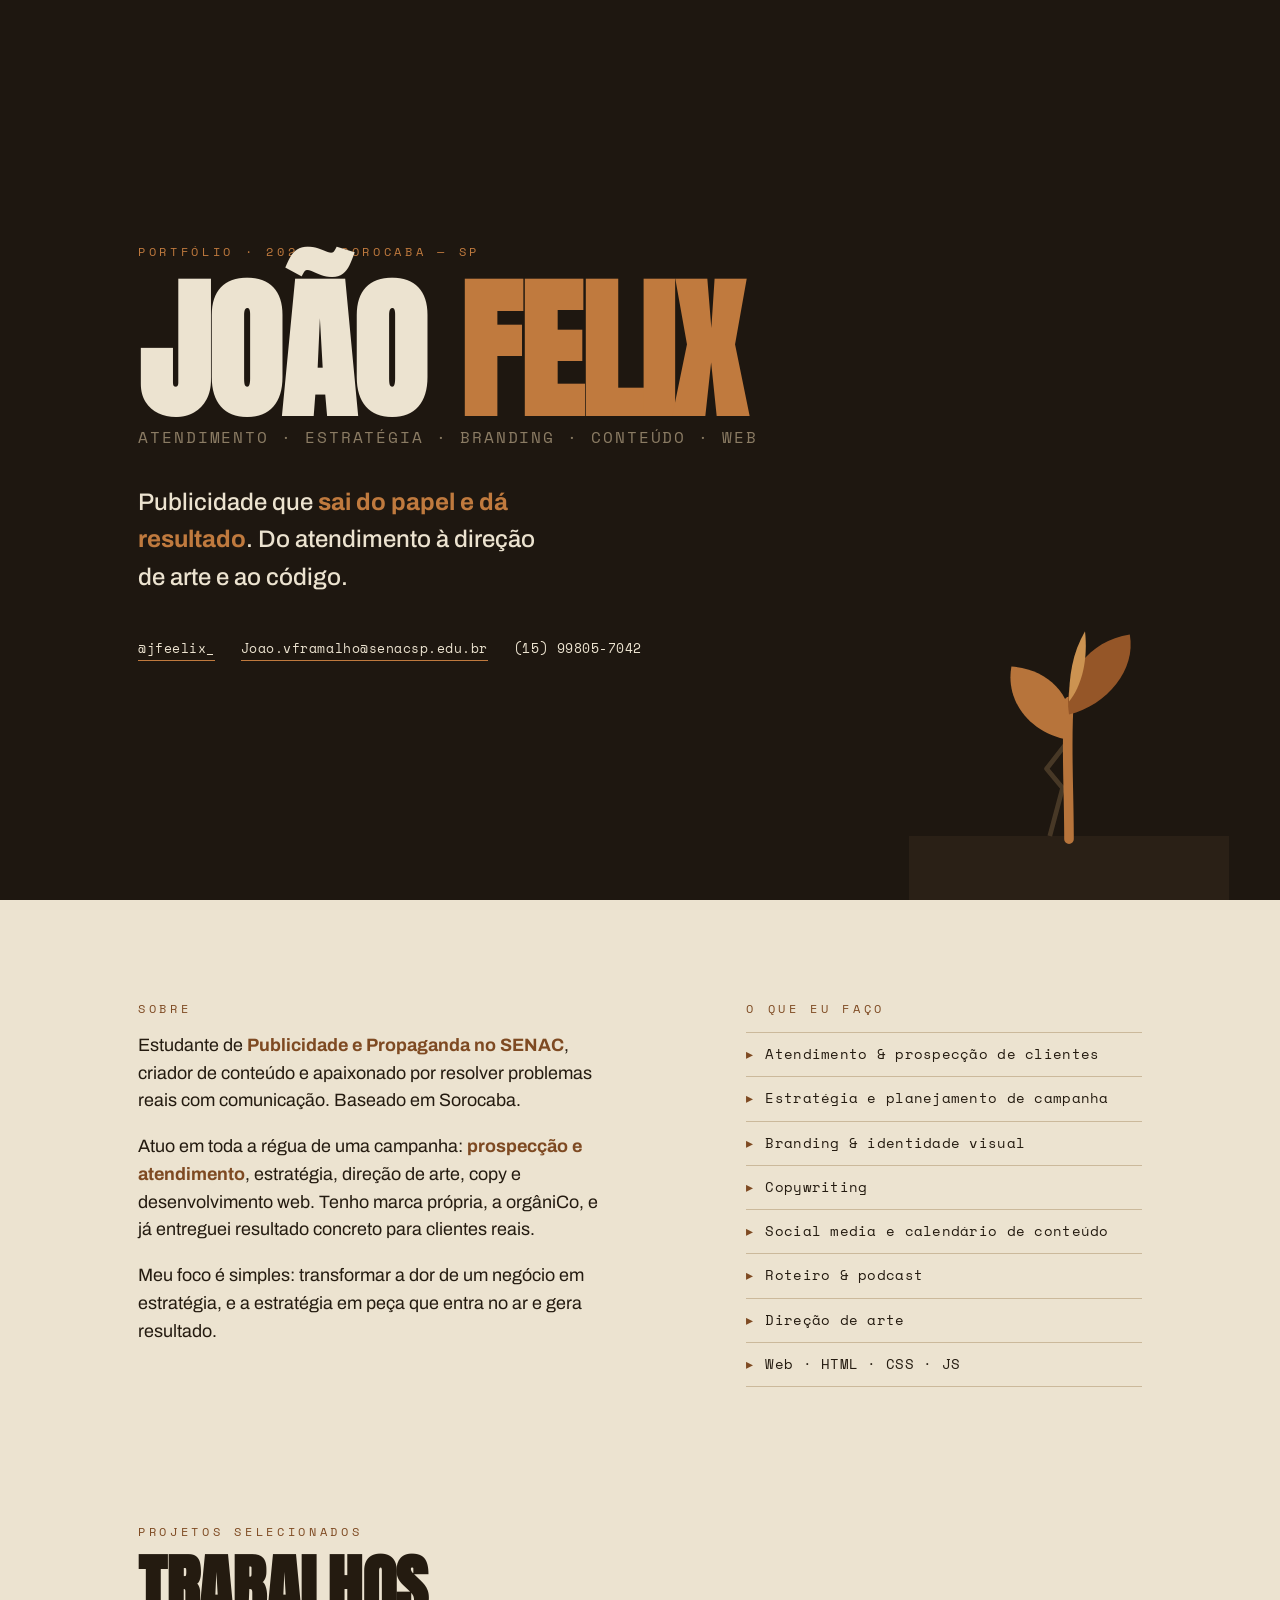
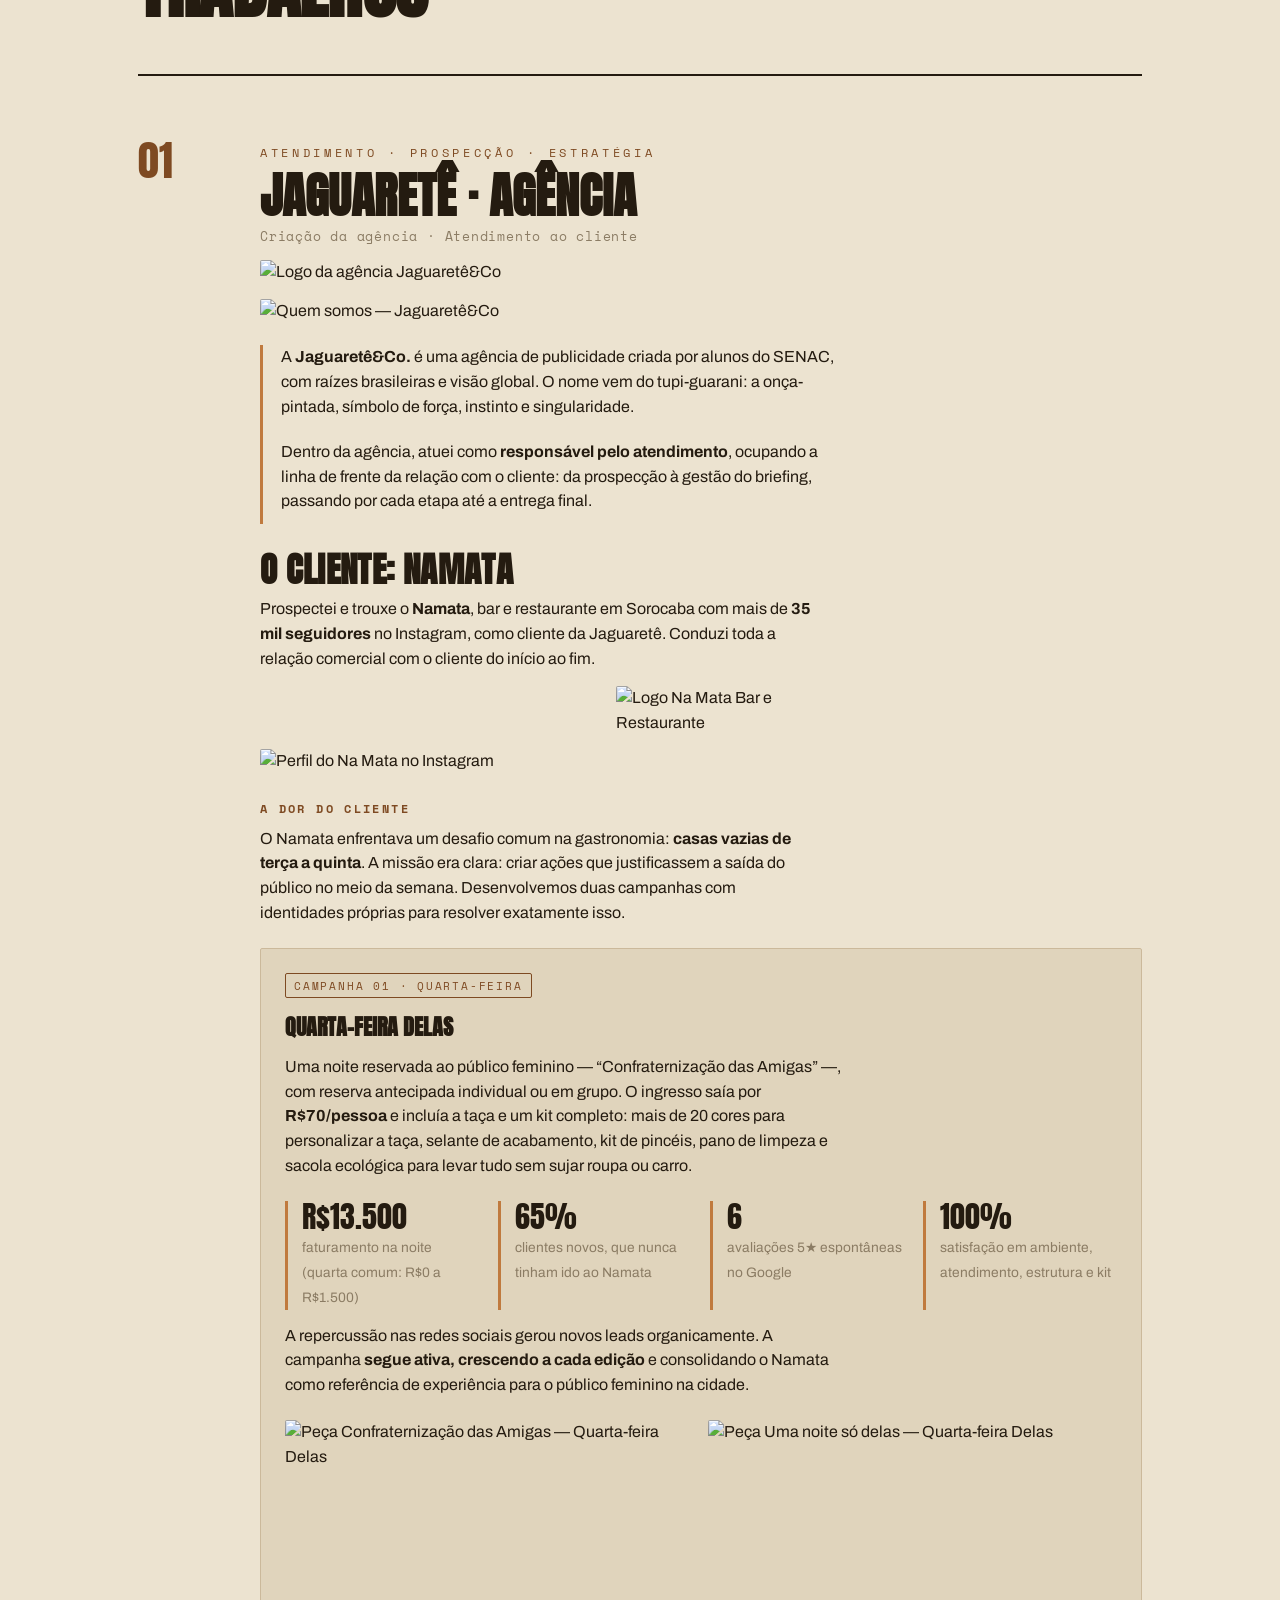
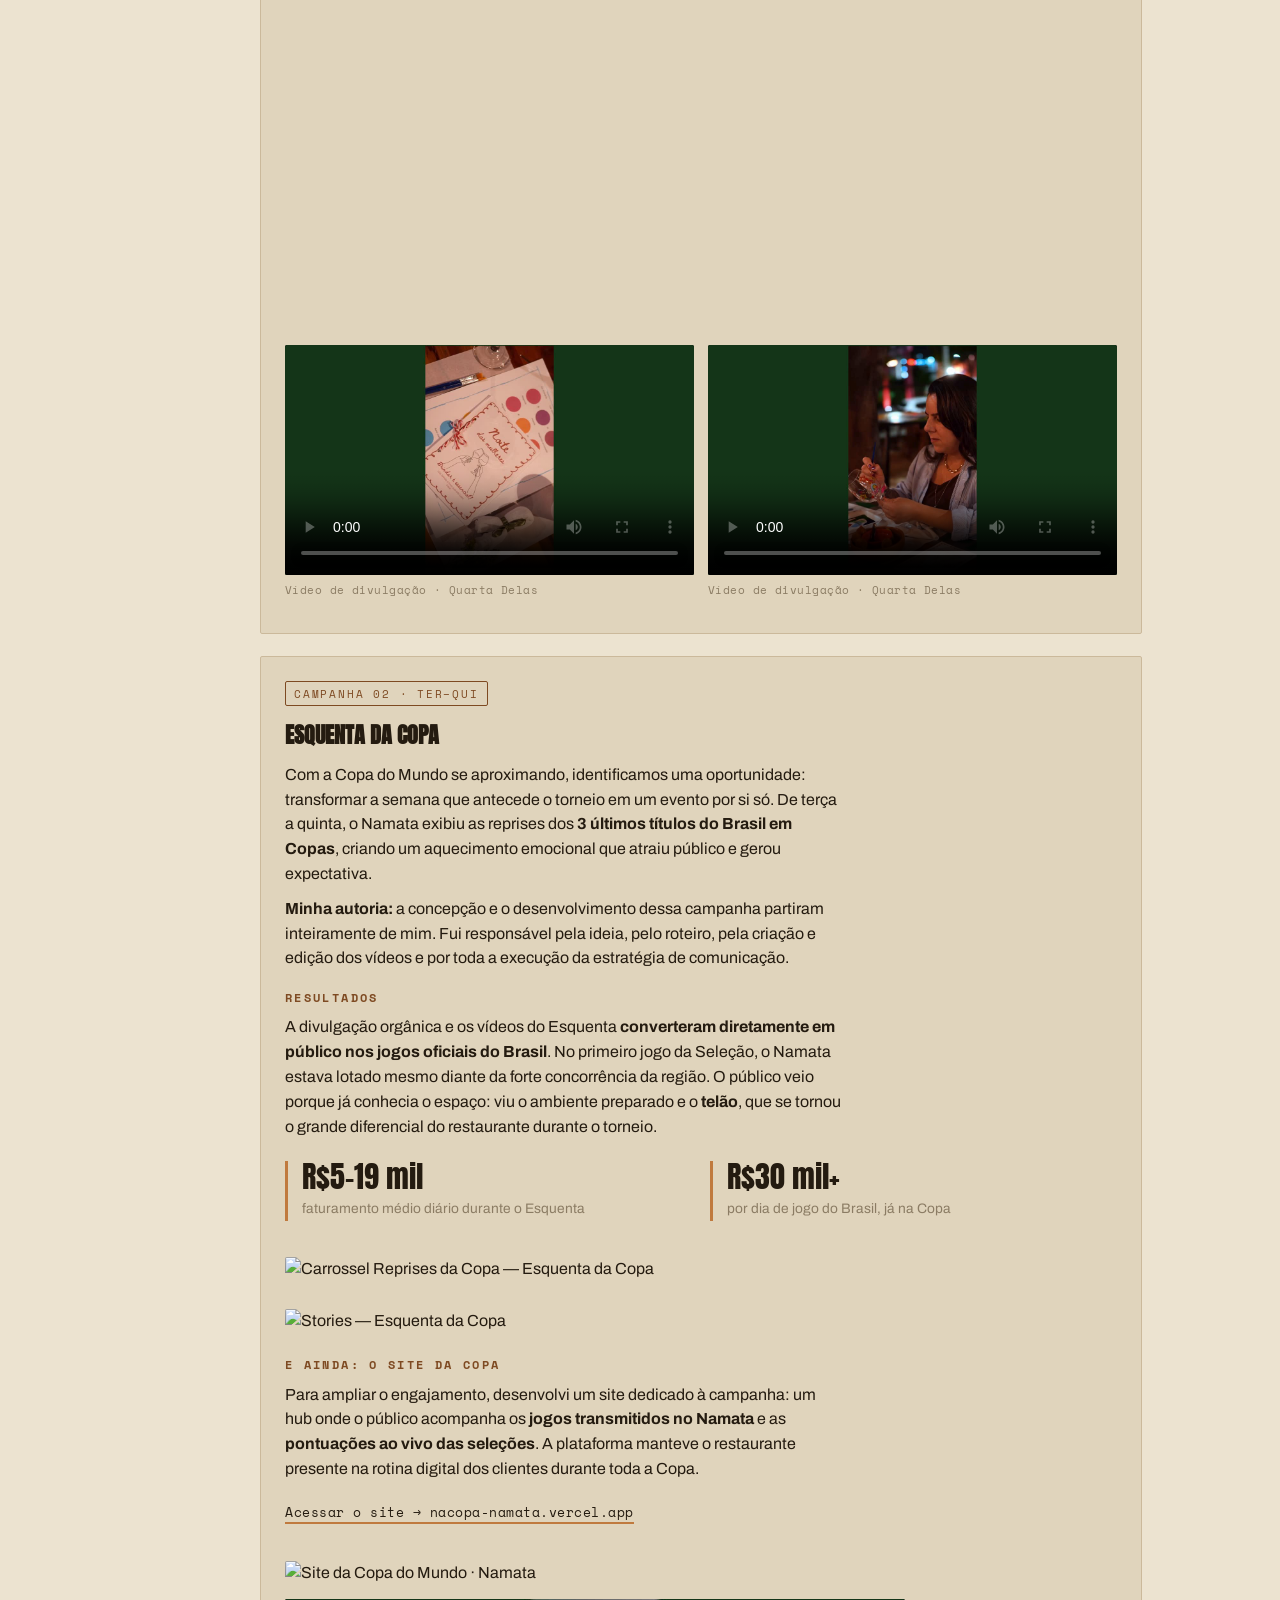
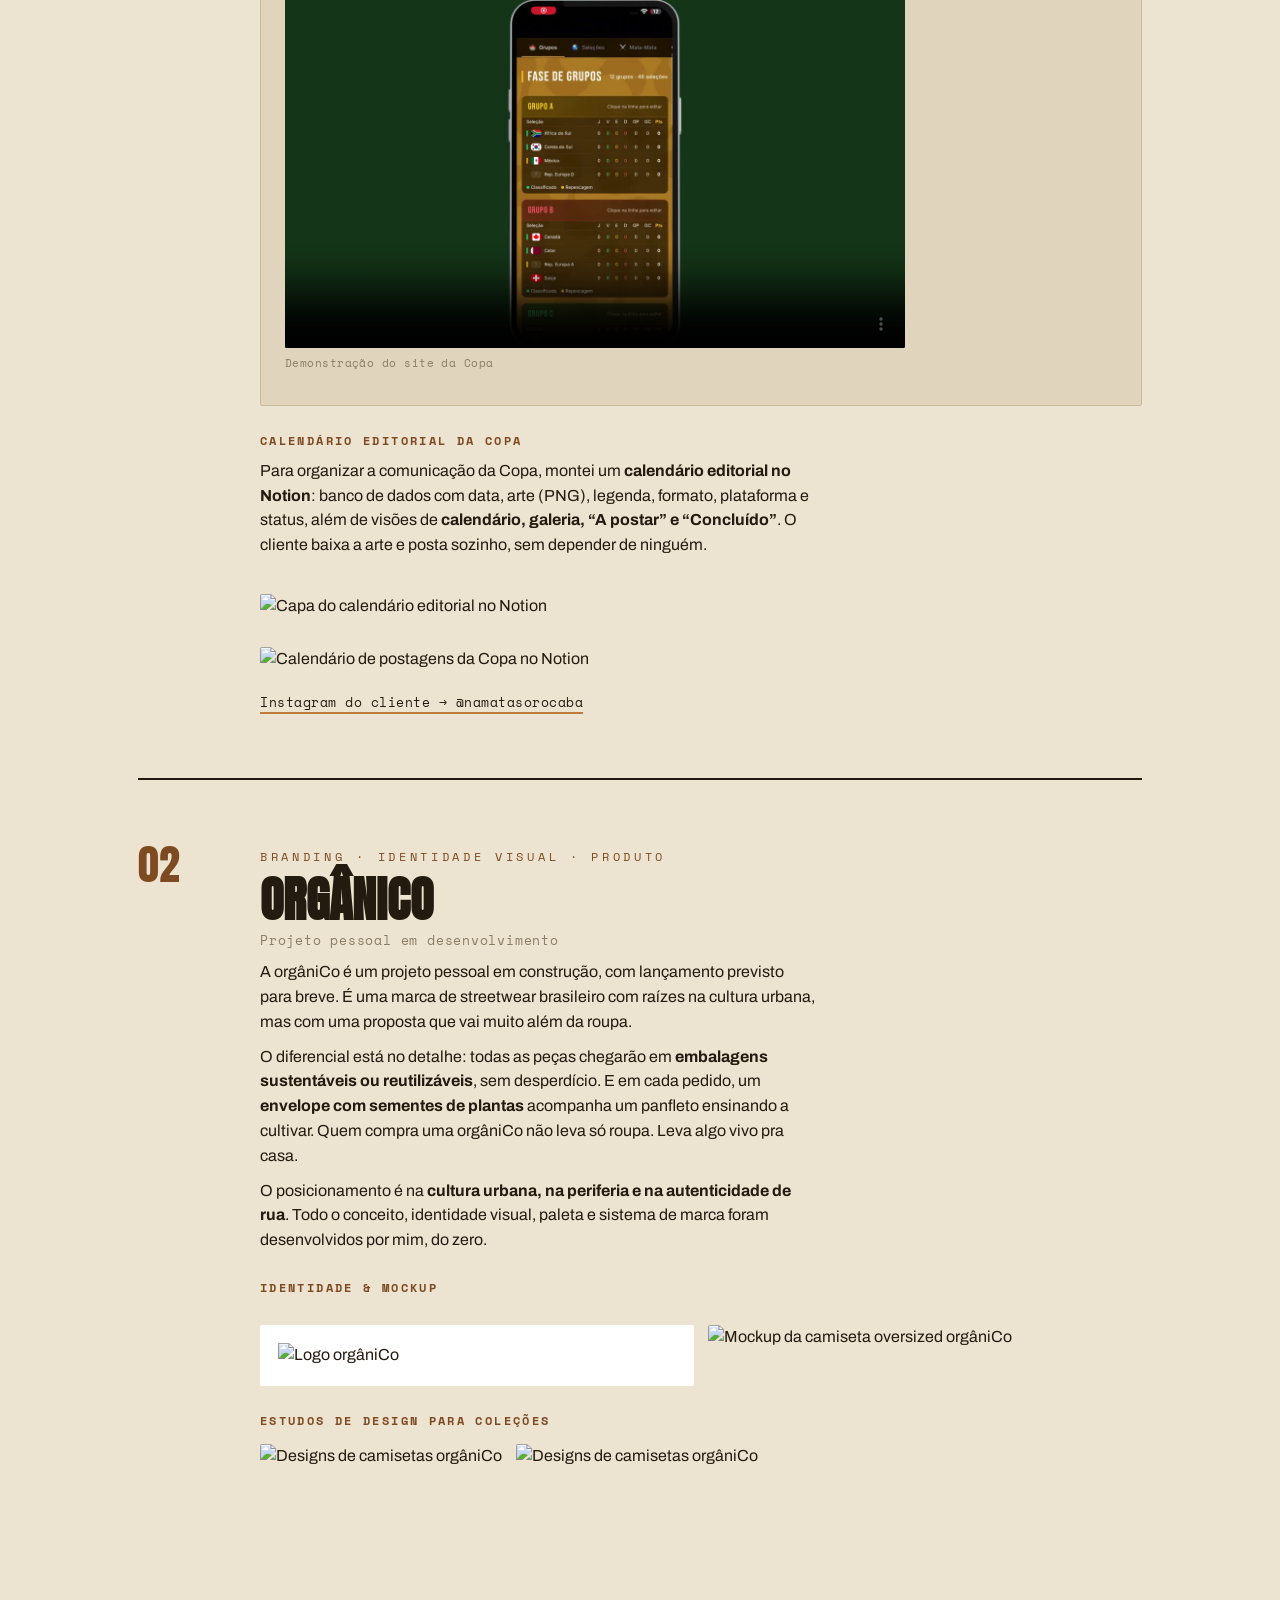
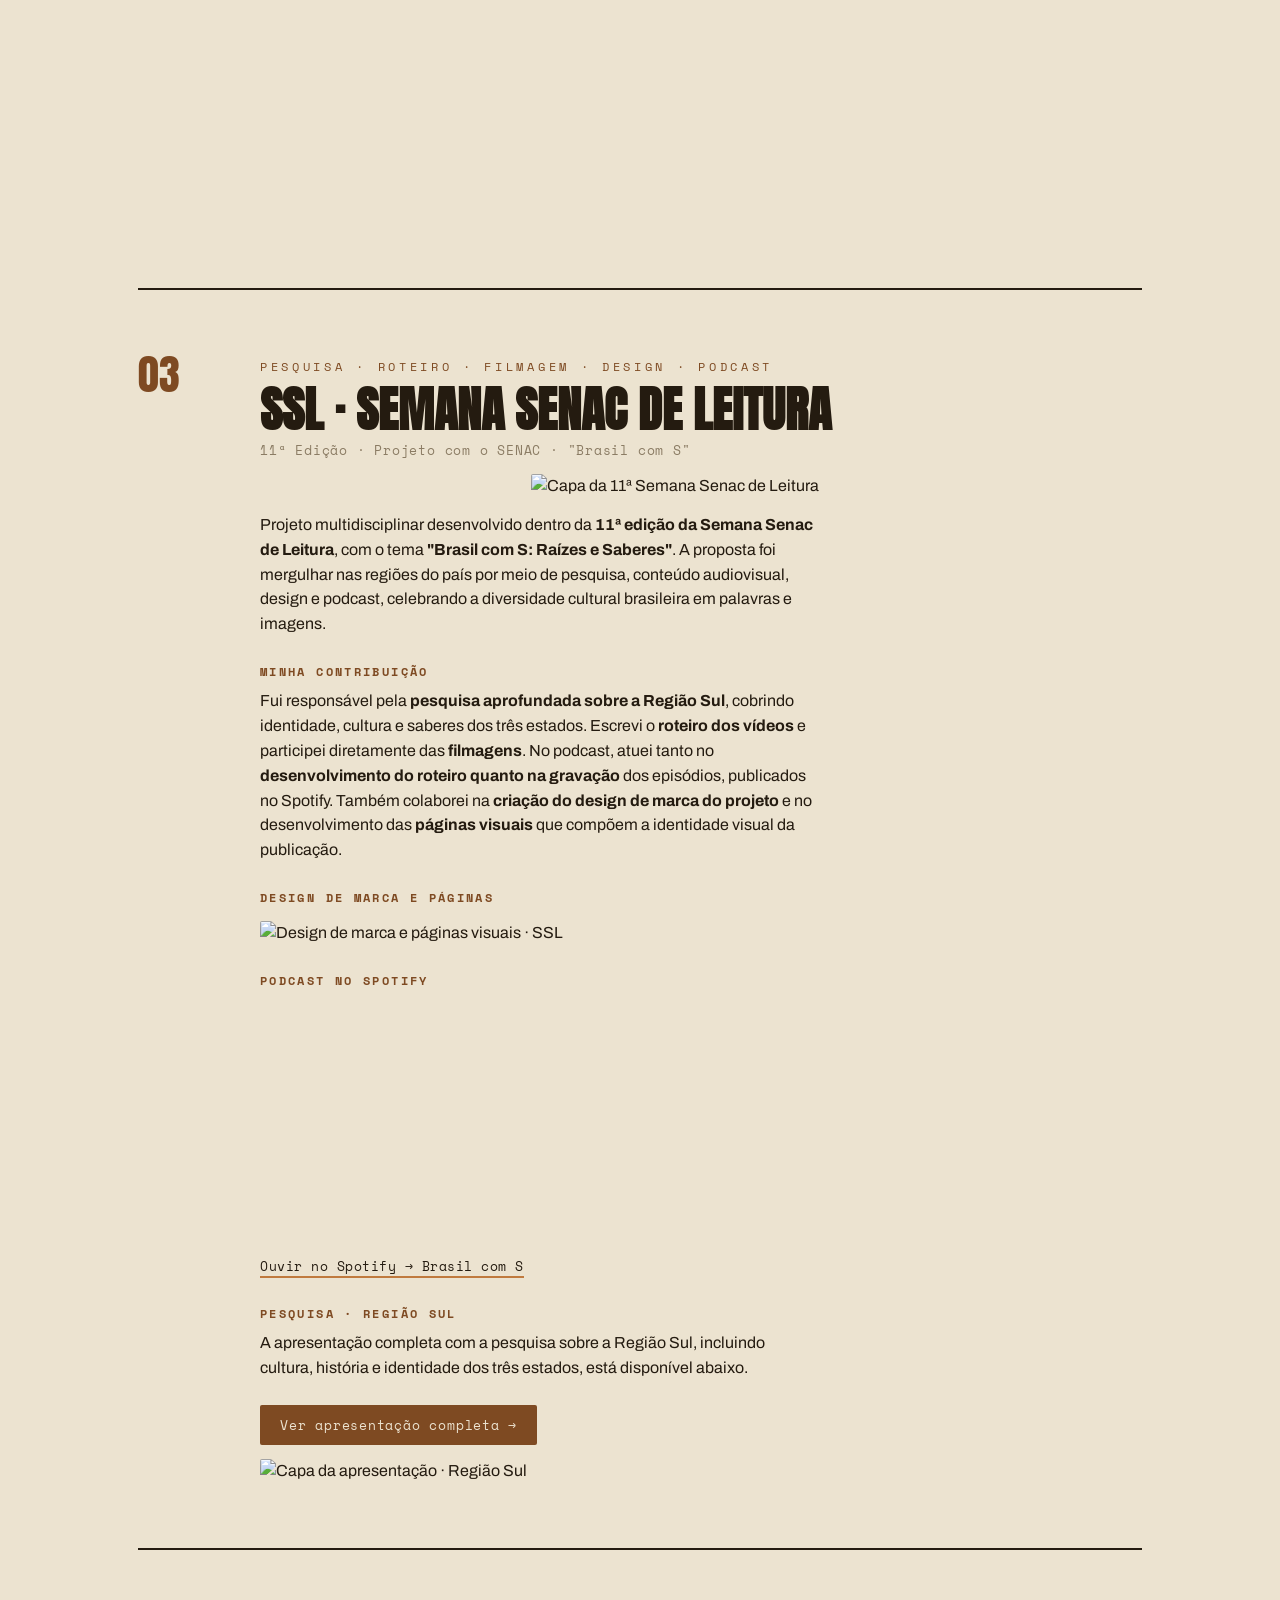
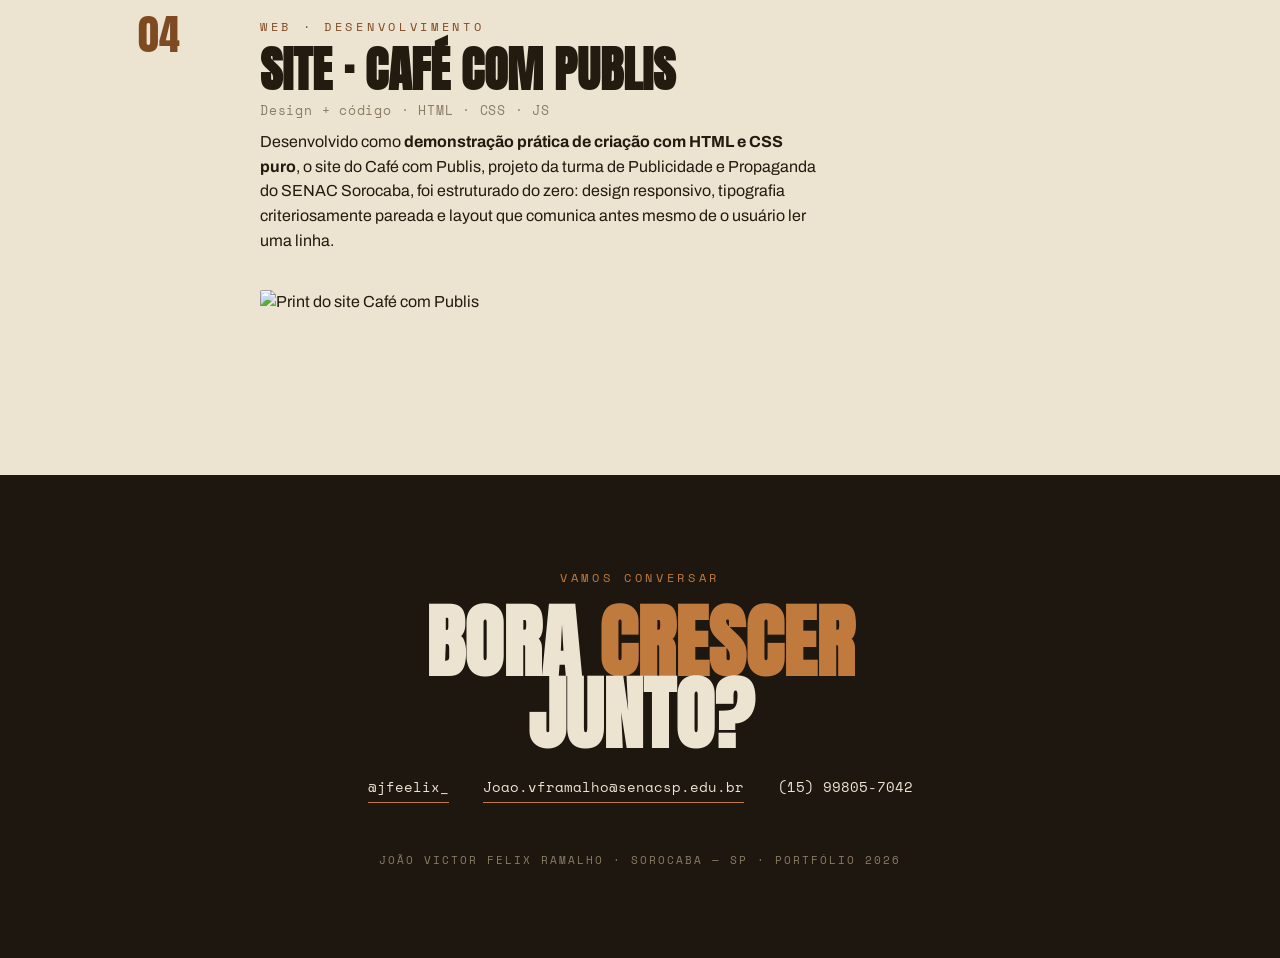
==== index.html.html @ 91a12f02 "Add files via upload" ====
<!DOCTYPE html>
<html lang="pt-BR">
<head>
<meta charset="UTF-8">
<meta name="viewport" content="width=device-width, initial-scale=1.0">
<title>João Felix · Portfólio</title>

<!--
  =====================================================================
  GUIA RÁPIDO DE EDIÇÃO  (pode apagar este comentário depois)
  ---------------------------------------------------------------------
  • Cada projeto é um bloco <article class="case"> entre comentários
    "CASE 01", "CASE 02"... Para REORDENAR: recorte o bloco e cole onde
    quiser. Para ADICIONAR: copie um bloco .case e troque os textos.
  • As duas PEÇAS e os FRAMES dos vídeos já estão embutidos no arquivo.
  • Os VÍDEOS ficam na pasta "midia" ao lado deste arquivo — mantenha
    o HTML e a pasta "midia" sempre juntos.
  • Para TROCAR um placeholder pontilhado por imagem:
        <img class="shot" src="midia/arquivo.png" alt="descrição">
  • EXPORTAR PDF: Ctrl/Cmd + P -> "Salvar como PDF"
    (marque "Gráficos de plano de fundo"). Vídeo não aparece no PDF —
    nele fica o frame de capa.
  • Campos entre [colchetes] são pra você conferir/ajustar.
  =====================================================================
-->

<link rel="preconnect" href="https://fonts.googleapis.com">
<link rel="preconnect" href="https://fonts.gstatic.com" crossorigin>
<link href="https://fonts.googleapis.com/css2?family=Anton&family=Archivo:wght@400;500;600;700&family=Space+Mono:wght@400;700&display=swap" rel="stylesheet">

<style>
  :root{
    --asphalt:#1E1710; --asphalt-2:#2B2117;
    --paper:#ECE3D0; --paper-2:#E0D4BC;
    --concrete:#8B7C64; --ink:#241B10;
    --green:#C07A3E; --green-deep:#7E4A22; --line:#CBB99B;
    --display:'Anton',Impact,sans-serif;
    --body:'Archivo',system-ui,sans-serif;
    --mono:'Space Mono',monospace;
    --maxw:1060px;
  }
  *{ box-sizing:border-box; margin:0; padding:0; }
  html{ scroll-behavior:smooth; }
  body{ font-family:var(--body); background:var(--paper); color:var(--ink); line-height:1.55; -webkit-font-smoothing:antialiased; overflow-x:hidden; }
  body::before{ content:""; position:fixed; inset:0; z-index:0; pointer-events:none; opacity:.05; background-image:url("data:image/svg+xml,%3Csvg xmlns='http://www.w3.org/2000/svg' width='160' height='160'%3E%3Cfilter id='n'%3E%3CfeTurbulence type='fractalNoise' baseFrequency='0.9' numOctaves='2'/%3E%3C/filter%3E%3Crect width='100%25' height='100%25' filter='url(%23n)'/%3E%3C/svg%3E"); }
  .wrap{ width:100%; max-width:var(--maxw); margin:0 auto; padding:0 28px; position:relative; z-index:1; }

  .stamp{ font-family:var(--mono); font-size:.72rem; letter-spacing:.32em; text-transform:uppercase; color:var(--green-deep); display:inline-block; }

  .agency-intro{
    border-left:3px solid var(--green);
    padding-left:18px;
    margin:22px 0 28px;
    display:flex;
    flex-direction:column;
    gap:10px;
  }
  .agency-intro p{ margin:0; max-width:58ch; }

  .case__client-title{
    font-family:var(--display);
    font-size:clamp(1.5rem,3.5vw,2.2rem);
    text-transform:uppercase; line-height:1;
    margin:28px 0 10px; color:var(--ink); letter-spacing:.01em;
  }

  .presentation-btn{
    display:inline-block;
    margin-top:14px;
    font-family:var(--mono);
    font-size:.82rem;
    letter-spacing:.06em;
    color:var(--paper);
    background:var(--green-deep);
    padding:10px 20px;
    border-radius:2px;
    text-decoration:none;
    transition:background .2s;
  }
  .presentation-btn:hover{ background:var(--green); }

  .fade-up{ opacity:0; transform:translateY(22px); transition:opacity .65s cubic-bezier(.22,1,.36,1), transform .65s cubic-bezier(.22,1,.36,1); }
  .fade-up.in{ opacity:1; transform:none; }
  .fade-left{ opacity:0; transform:translateX(-18px); transition:opacity .65s cubic-bezier(.22,1,.36,1), transform .65s cubic-bezier(.22,1,.36,1); }
  .fade-left.in{ opacity:1; transform:none; }
  .fade-scale{ opacity:0; transform:scale(.97); transition:opacity .6s cubic-bezier(.22,1,.36,1), transform .6s cubic-bezier(.22,1,.36,1); }
  .fade-scale.in{ opacity:1; transform:none; }
  .delay-1{ transition-delay:.12s; } .delay-2{ transition-delay:.24s; } .delay-3{ transition-delay:.36s; }
  .stamp--light{ color:var(--green); }

  .hero{ background:var(--asphalt); color:var(--paper); min-height:100vh; display:flex; align-items:center; position:relative; overflow:hidden; }
  .hero .wrap{ padding-top:80px; padding-bottom:80px; }
  .hero__eyebrow{ margin-bottom:26px; }
  .hero__name{ font-family:var(--display); font-size:clamp(3.4rem,13vw,9.5rem); line-height:.86; text-transform:uppercase; letter-spacing:-.01em; margin-bottom:8px; }
  .hero__name .grow{ color:var(--green); }
  .hero__role{ font-family:var(--mono); font-size:clamp(.8rem,2.4vw,1rem); letter-spacing:.12em; text-transform:uppercase; color:var(--concrete); margin-bottom:34px; }
  .hero__pitch{ font-size:clamp(1.1rem,2.6vw,1.5rem); max-width:30ch; font-weight:500; margin-bottom:42px; }
  .hero__pitch b{ color:var(--green); font-weight:700; }
  .hero__contact{ display:flex; flex-wrap:wrap; gap:8px 26px; font-family:var(--mono); font-size:.82rem; letter-spacing:.04em; color:var(--paper); }
  .hero__contact a{ color:var(--paper); text-decoration:none; border-bottom:1px solid var(--green); padding-bottom:2px; }
  .hero__contact a:hover{ color:var(--green); }
  .hero__sprout{ position:absolute; right:4%; bottom:0; width:clamp(150px,26vw,320px); height:auto; opacity:.95; }

  .section{ padding:96px 0; position:relative; }
  .sec-head{ margin-bottom:54px; }
  .sec-head h2{ font-family:var(--display); font-size:clamp(2.2rem,7vw,4.4rem); text-transform:uppercase; line-height:.92; letter-spacing:-.005em; }
  .sec-head .stamp{ display:block; margin-bottom:14px; }

  .about-grid{ display:grid; grid-template-columns:1.4fr 1fr; gap:54px; align-items:start; }
  .about-bio p{ font-size:1.12rem; margin-bottom:18px; max-width:46ch; }
  .about-bio p b{ color:var(--green-deep); }
  .skills-list{ list-style:none; }
  .skills-list li{ font-family:var(--mono); font-size:.86rem; letter-spacing:.02em; padding:11px 0; border-top:1px solid var(--line); display:flex; gap:12px; align-items:baseline; }
  .skills-list li::before{ content:"\25B8"; color:var(--green-deep); }
  .skills-list li:last-child{ border-bottom:1px solid var(--line); }

  .cases{ padding:40px 0 96px; }
  .case{ padding:64px 0; border-top:2px solid var(--ink); display:grid; grid-template-columns:88px 1fr; gap:0 34px; }
  .case__num{ font-family:var(--display); font-size:2.6rem; line-height:1; color:var(--green-deep); }
  .case__body{ min-width:0; }
  .case__eyebrow{ margin-bottom:12px; }
  .case__title{ font-family:var(--display); font-size:clamp(1.8rem,5vw,3rem); text-transform:uppercase; line-height:.95; margin-bottom:6px; }
  .case__role{ font-family:var(--mono); font-size:.82rem; letter-spacing:.06em; color:var(--concrete); margin-bottom:26px; }
  .case h4{ font-family:var(--mono); font-size:.74rem; letter-spacing:.2em; text-transform:uppercase; color:var(--green-deep); margin:26px 0 8px; }
  .case p{ max-width:62ch; margin-bottom:10px; }

  .metrics{ list-style:none; display:grid; grid-template-columns:repeat(auto-fit,minmax(150px,1fr)); gap:18px; margin:22px 0 6px; }
  .metric{ border-left:3px solid var(--green); padding-left:14px; }
  .metric .big{ font-family:var(--display); font-size:1.9rem; line-height:1; display:block; margin-bottom:4px; }
  .metric .lbl{ font-size:.86rem; color:var(--concrete); }

  .subproj{ border:1px solid var(--line); border-radius:2px; padding:24px; margin-top:22px; background:var(--paper-2); }
  .subproj .tag{ font-family:var(--mono); font-size:.7rem; letter-spacing:.16em; text-transform:uppercase; color:var(--green-deep); border:1px solid var(--green-deep); padding:3px 8px; border-radius:2px; display:inline-block; margin-bottom:12px; }
  .subproj h5{ font-family:var(--display); font-size:1.4rem; text-transform:uppercase; margin-bottom:10px; }

  .gallery{ display:grid; grid-template-columns:repeat(auto-fit,minmax(200px,1fr)); gap:14px; margin-top:22px; }
  .ph{ aspect-ratio:4/5; border:2px dashed var(--concrete); border-radius:2px; display:flex; align-items:center; justify-content:center; text-align:center; font-family:var(--mono); font-size:.74rem; color:var(--concrete); padding:16px; background:rgba(0,0,0,.02); }
  .ph.wide{ aspect-ratio:16/9; }
  .shot{ width:100%; height:100%; object-fit:cover; border-radius:2px; display:block; }
  img.shot{ aspect-ratio:4/5; }
  .fullshot{ width:100%; height:auto; display:block; border-radius:2px; margin-top:14px; }

  .videos{ display:grid; grid-template-columns:repeat(auto-fit,minmax(260px,1fr)); gap:14px; margin-top:14px; }
  .videos video{ width:100%; border-radius:2px; display:block; background:#000; }
  .vcap{ font-family:var(--mono); font-size:.7rem; letter-spacing:.04em; color:var(--concrete); margin-top:6px; }

  .links{ margin-top:18px; }
  .links a{ font-family:var(--mono); font-size:.8rem; letter-spacing:.04em; color:var(--ink); text-decoration:none; border-bottom:2px solid var(--green); }
  .links a:hover{ color:var(--green-deep); }

  .contact{ background:var(--asphalt); color:var(--paper); padding:90px 0; text-align:center; }
  .contact h2{ font-family:var(--display); font-size:clamp(2.4rem,8vw,5rem); text-transform:uppercase; line-height:.9; margin-bottom:26px; }
  .contact h2 .grow{ color:var(--green); }
  .contact__links{ display:flex; flex-wrap:wrap; justify-content:center; gap:14px 34px; font-family:var(--mono); font-size:.9rem; }
  .contact__links a{ color:var(--paper); text-decoration:none; border-bottom:1px solid var(--green); padding-bottom:3px; }
  .contact__links a:hover{ color:var(--green); }
  .foot{ margin-top:48px; font-family:var(--mono); font-size:.7rem; letter-spacing:.18em; color:var(--concrete); text-transform:uppercase; }

  .reveal{ opacity:0; transform:translateY(18px); transition:opacity .7s ease, transform .7s ease; }
  .reveal.in{ opacity:1; transform:none; }
  @keyframes sway{ 0%,100%{ transform:rotate(-1.5deg);} 50%{ transform:rotate(1.5deg);} }
  .leaf{ transform-origin:bottom center; animation:sway 5s ease-in-out infinite; }

  @media (max-width:720px){
    .about-grid{ grid-template-columns:1fr; gap:32px; }
    .case{ grid-template-columns:1fr; gap:0; }
    .case__num{ margin-bottom:6px; }
    .hero__sprout{ opacity:.4; right:-30px; }
  }
  @media (prefers-reduced-motion: reduce){
    .reveal{ opacity:1; transform:none; transition:none; }
    .leaf{ animation:none; }
    html{ scroll-behavior:auto; }
  }
  @media print{
    @page{ margin:14mm; }
    *{ -webkit-print-color-adjust:exact !important; print-color-adjust:exact !important; }
    body::before{ display:none; }
    .hero{ min-height:auto; padding:30px 0; }
    .section,.cases,.contact{ padding:30px 0; }
    .reveal{ opacity:1; transform:none; }
    .leaf{ animation:none; }
    .case,.subproj{ break-inside:avoid; }
  }
</style>
</head>
<body>

<!-- ============================== HERO ============================== -->
<header class="hero">
  <div class="wrap">
    <span class="stamp stamp--light hero__eyebrow">Portfólio · 2026 · Sorocaba — SP</span>
    <h1 class="hero__name">João <span class="grow">Felix</span></h1>
    <p class="hero__role">Atendimento · Estratégia · Branding · Conteúdo · Web</p>
    <p class="hero__pitch">Publicidade que <b>sai do papel e dá resultado</b>. Do atendimento à direção de arte e ao código.</p>
    <div class="hero__contact">
      <a href="https://instagram.com/jfeelix_" target="_blank" rel="noopener">@jfeelix_</a>
      <a href="mailto:Joao.vframalho@senacsp.edu.br">Joao.vframalho@senacsp.edu.br</a>
      <span>(15) 99805-7042</span>
    </div>
  </div>
  <svg class="hero__sprout" viewBox="0 0 200 220" fill="none" xmlns="http://www.w3.org/2000/svg" aria-hidden="true">
    <rect x="0" y="180" width="200" height="40" fill="#2B2117"/>
    <path d="M88 180 L96 150 L86 138 L100 120 L92 105" stroke="#4a3a28" stroke-width="3" fill="none" stroke-linejoin="round"/>
    <path d="M100 182 C100 150 98 120 100 96" stroke="#C07A3E" stroke-width="6" stroke-linecap="round"/>
    <g class="leaf">
      <path d="M100 120 C76 116 60 96 64 74 C90 76 106 96 100 120 Z" fill="#C07A3E"/>
      <path d="M100 104 C124 98 142 76 138 54 C112 58 96 80 100 104 Z" fill="#9C5A2A"/>
      <path d="M100 96 C100 80 102 66 110 52 C112 70 108 86 100 96 Z" fill="#D69A55"/>
    </g>
  </svg>
</header>

<!-- ============================== SOBRE ============================== -->
<section class="section" id="sobre">
  <div class="wrap">
    <div class="about-grid">
      <div class="about-bio reveal">
        <span class="stamp" style="margin-bottom:14px;">Sobre</span>
        <p>Estudante de <b>Publicidade e Propaganda no SENAC</b>, criador de conteúdo e apaixonado por resolver problemas reais com comunicação. Baseado em Sorocaba.</p>
        <p>Atuo em toda a régua de uma campanha: <b>prospecção e atendimento</b>, estratégia, direção de arte, copy e desenvolvimento web. Tenho marca própria, a orgâniCo, e já entreguei resultado concreto para clientes reais.</p>
        <p>Meu foco é simples: transformar a dor de um negócio em estratégia, e a estratégia em peça que entra no ar e gera resultado.</p>
      </div>
      <div class="reveal">
        <span class="stamp" style="margin-bottom:14px;">O que eu faço</span>
        <ul class="skills-list">
          <li>Atendimento &amp; prospecção de clientes</li>
          <li>Estratégia e planejamento de campanha</li>
          <li>Branding &amp; identidade visual</li>
          <li>Copywriting</li>
          <li>Social media e calendário de conteúdo</li>
          <li>Roteiro &amp; podcast</li>
          <li>Direção de arte</li>
          <li>Web · HTML · CSS · JS</li>
        </ul>
      </div>
    </div>
  </div>
</section>

<!-- ============================== CASES ============================== -->
<section class="cases" id="trabalhos">
  <div class="wrap">
    <div class="sec-head reveal">
      <span class="stamp">Projetos selecionados</span>
      <h2>Trabalhos</h2>
    </div>

    <!-- ============ CASE 01 — JAGUARETÊ / NAMATA ============ -->
    <article class="case reveal">
      <div class="case__num">01</div>
      <div class="case__body">
        <span class="stamp case__eyebrow">Atendimento · Prospecção · Estratégia</span>
        <h3 class="case__title">Jaguaretê · Agência</h3>
        <p class="case__role">Criação da agência · Atendimento ao cliente</p>

        <img class="fullshot" src="img/img-01.jpg" alt="Logo da agência Jaguaretê&amp;Co">
        <img class="fullshot" src="img/img-02.jpg" alt="Quem somos — Jaguaretê&amp;Co">

        <div class="agency-intro">
          <p>A <b>Jaguaretê&amp;Co.</b> é uma agência de publicidade criada por alunos do SENAC, com raízes brasileiras e visão global. O nome vem do tupi-guarani: a onça-pintada, símbolo de força, instinto e singularidade.</p>
          <p>Dentro da agência, atuei como <b>responsável pelo atendimento</b>, ocupando a linha de frente da relação com o cliente: da prospecção à gestão do briefing, passando por cada etapa até a entrega final.</p>
        </div>

        <h3 class="case__client-title">O cliente: Namata</h3>
        <p>Prospectei e trouxe o <b>Namata</b>, bar e restaurante em Sorocaba com mais de <b>35 mil seguidores</b> no Instagram, como cliente da Jaguaretê. Conduzi toda a relação comercial com o cliente do início ao fim.</p>
        <img class="fullshot" src="img/img-03.jpg" alt="Logo Na Mata Bar e Restaurante" style="max-width:170px; margin:14px auto 0; display:block;">
        <img class="fullshot" src="img/img-04.jpg" alt="Perfil do Na Mata no Instagram" style="max-width:760px;">

        <h4>A dor do cliente</h4>
        <p>O Namata enfrentava um desafio comum na gastronomia: <b>casas vazias de terça a quinta</b>. A missão era clara: criar ações que justificassem a saída do público no meio da semana. Desenvolvemos duas campanhas com identidades próprias para resolver exatamente isso.</p>

        <!-- Campanha 1 -->
        <div class="subproj">
          <span class="tag">Campanha 01 · Quarta-feira</span>
          <h5>Quarta-feira Delas</h5>
          <p>Uma noite reservada ao público feminino — “Confraternização das Amigas” —, com reserva antecipada individual ou em grupo. O ingresso saía por <b>R$70/pessoa</b> e incluía a taça e um kit completo: mais de 20 cores para personalizar a taça, selante de acabamento, kit de pincéis, pano de limpeza e sacola ecológica para levar tudo sem sujar roupa ou carro.</p>
          <ul class="metrics">
            <li class="metric"><span class="big">R$13.500</span><span class="lbl">faturamento na noite (quarta comum: R$0 a R$1.500)</span></li>
            <li class="metric"><span class="big">65%</span><span class="lbl">clientes novos, que nunca tinham ido ao Namata</span></li>
            <li class="metric"><span class="big">6</span><span class="lbl">avaliações 5★ espontâneas no Google</span></li>
            <li class="metric"><span class="big">100%</span><span class="lbl">satisfação em ambiente, atendimento, estrutura e kit</span></li>
          </ul>
          <p style="margin-top:14px;">A repercussão nas redes sociais gerou novos leads organicamente. A campanha <b>segue ativa, crescendo a cada edição</b> e consolidando o Namata como referência de experiência para o público feminino na cidade.</p>

          <div class="gallery">
            <img class="shot" src="img/img-05.png" alt="Peça Confraternização das Amigas — Quarta-feira Delas">
            <img class="shot" src="img/img-06.jpg" alt="Peça Uma noite só delas — Quarta-feira Delas">
          </div>

          <div class="videos">
            <div>
              <video controls preload="metadata" playsinline poster="[data-uri]" src="midia/delas-video-1.mp4"></video>
              <p class="vcap">Vídeo de divulgação · Quarta Delas</p>
            </div>
            <div>
              <video controls preload="metadata" playsinline poster="[data-uri]" src="midia/delas-video-2.mp4"></video>
              <p class="vcap">Vídeo de divulgação · Quarta Delas</p>
            </div>
          </div>
        </div>

        <!-- Campanha 2 -->
        <div class="subproj">
          <span class="tag">Campanha 02 · Ter–Qui</span>
          <h5>Esquenta da Copa</h5>
          <p>Com a Copa do Mundo se aproximando, identificamos uma oportunidade: transformar a semana que antecede o torneio em um evento por si só. De terça a quinta, o Namata exibiu as reprises dos <b>3 últimos títulos do Brasil em Copas</b>, criando um aquecimento emocional que atraiu público e gerou expectativa.</p>
          <p><b>Minha autoria:</b> a concepção e o desenvolvimento dessa campanha partiram inteiramente de mim. Fui responsável pela ideia, pelo roteiro, pela criação e edição dos vídeos e por toda a execução da estratégia de comunicação.</p>

          <h4 style="margin-top:18px;">Resultados</h4>
          <p>A divulgação orgânica e os vídeos do Esquenta <b>converteram diretamente em público nos jogos oficiais do Brasil</b>. No primeiro jogo da Seleção, o Namata estava lotado mesmo diante da forte concorrência da região. O público veio porque já conhecia o espaço: viu o ambiente preparado e o <b>telão</b>, que se tornou o grande diferencial do restaurante durante o torneio.</p>
          <ul class="metrics">
            <li class="metric"><span class="big">R$5–19 mil</span><span class="lbl">faturamento médio diário durante o Esquenta</span></li>
            <li class="metric"><span class="big">R$30 mil+</span><span class="lbl">por dia de jogo do Brasil, já na Copa</span></li>
          </ul>

          <div class="gallery" style="grid-template-columns:1fr;">
            <img class="fullshot" src="img/img-07.jpg" alt="Carrossel Reprises da Copa — Esquenta da Copa">
            <img class="fullshot" src="img/img-08.jpg" alt="Stories — Esquenta da Copa">
          </div>

          <h4 style="margin-top:22px;">E ainda: o site da Copa</h4>
          <p>Para ampliar o engajamento, desenvolvi um site dedicado à campanha: um hub onde o público acompanha os <b>jogos transmitidos no Namata</b> e as <b>pontuações ao vivo das seleções</b>. A plataforma manteve o restaurante presente na rotina digital dos clientes durante toda a Copa.</p>
          <div class="links">
            <a href="https://nacopa-namata.vercel.app/" target="_blank" rel="noopener">Acessar o site → nacopa-namata.vercel.app</a>
          </div>
          <div class="gallery" style="grid-template-columns:1fr;">
            <img class="fullshot" src="img/img-09.jpg" alt="Site da Copa do Mundo · Namata">
          </div>
          <div class="videos" style="grid-template-columns:1fr; max-width:620px;">
            <div>
              <video controls preload="metadata" playsinline poster="[data-uri]" src="midia/copa-site-demo.mp4"></video>
              <p class="vcap">Demonstração do site da Copa</p>
            </div>
          </div>
        </div>

        <h4>Calendário editorial da Copa</h4>
        <p>Para organizar a comunicação da Copa, montei um <b>calendário editorial no Notion</b>: banco de dados com data, arte (PNG), legenda, formato, plataforma e status, além de visões de <b>calendário, galeria, “A postar” e “Concluído”</b>. O cliente baixa a arte e posta sozinho, sem depender de ninguém.</p>
        <div class="gallery" style="grid-template-columns:1fr;">
          <img class="fullshot" src="img/img-10.jpg" alt="Capa do calendário editorial no Notion">
          <img class="fullshot" src="img/img-11.jpg" alt="Calendário de postagens da Copa no Notion">
        </div>

        <div class="links">
          <a href="https://www.instagram.com/namatasorocaba" target="_blank" rel="noopener">Instagram do cliente → @namatasorocaba</a>
        </div>
      </div>
    </article>

    <!-- ============ CASE 02 — orgâniCo ============ -->
    <article class="case reveal">
      <div class="case__num">02</div>
      <div class="case__body">
        <span class="stamp case__eyebrow">Branding · Identidade visual · Produto</span>
        <h3 class="case__title">orgâniCo</h3>
        <p class="case__role">Projeto pessoal em desenvolvimento</p>
        <p>A orgâniCo é um projeto pessoal em construção, com lançamento previsto para breve. É uma marca de streetwear brasileiro com raízes na cultura urbana, mas com uma proposta que vai muito além da roupa.</p>
        <p>O diferencial está no detalhe: todas as peças chegarão em <b>embalagens sustentáveis ou reutilizáveis</b>, sem desperdício. E em cada pedido, um <b>envelope com sementes de plantas</b> acompanha um panfleto ensinando a cultivar. Quem compra uma orgâniCo não leva só roupa. Leva algo vivo pra casa.</p>
        <p>O posicionamento é na <b>cultura urbana, na periferia e na autenticidade de rua</b>. Todo o conceito, identidade visual, paleta e sistema de marca foram desenvolvidos por mim, do zero.</p>
        <h4>Identidade &amp; Mockup</h4>
        <div style="display:grid; grid-template-columns:1fr 1fr; gap:14px; margin-top:14px; align-items:start;">
          <img class="fullshot" src="img/img-12.jpg" alt="Logo orgâniCo" style="background:#fff; padding:18px; border-radius:2px;">
          <img class="fullshot" src="img/img-13.jpg" alt="Mockup da camiseta oversized orgâniCo">
        </div>
        <h4>Estudos de design para coleções</h4>
        <div style="display:grid; grid-template-columns:auto 1fr; gap:14px; margin-top:14px; align-items:start;">
          <img src="img/img-14.jpg" alt="Designs de camisetas orgâniCo" style="height:380px; width:auto; object-fit:cover; border-radius:2px; display:block;">
          <img src="img/img-15.jpg" alt="Designs de camisetas orgâniCo" style="width:100%; height:380px; object-fit:cover; border-radius:2px; display:block;">
        </div>
      </div>
    </article>

    <!-- ============ CASE 03 — SSL (Semana Senac de Leitura) ============ -->
    <article class="case reveal">
      <div class="case__num">03</div>
      <div class="case__body">
        <span class="stamp case__eyebrow">Pesquisa · Roteiro · Filmagem · Design · Podcast</span>
        <h3 class="case__title">SSL · Semana Senac de Leitura</h3>
        <p class="case__role">11ª Edição · Projeto com o SENAC · "Brasil com S"</p>

        <img class="fullshot" src="img/img-16.jpg" alt="Capa da 11ª Semana Senac de Leitura" style="max-width:340px; margin:14px auto; display:block;">

        <p>Projeto multidisciplinar desenvolvido dentro da <b>11ª edição da Semana Senac de Leitura</b>, com o tema <b>"Brasil com S: Raízes e Saberes"</b>. A proposta foi mergulhar nas regiões do país por meio de pesquisa, conteúdo audiovisual, design e podcast, celebrando a diversidade cultural brasileira em palavras e imagens.</p>

        <h4>Minha contribuição</h4>
        <p>Fui responsável pela <b>pesquisa aprofundada sobre a Região Sul</b>, cobrindo identidade, cultura e saberes dos três estados. Escrevi o <b>roteiro dos vídeos</b> e participei diretamente das <b>filmagens</b>. No podcast, atuei tanto no <b>desenvolvimento do roteiro quanto na gravação</b> dos episódios, publicados no Spotify. Também colaborei na <b>criação do design de marca do projeto</b> e no desenvolvimento das <b>páginas visuais</b> que compõem a identidade visual da publicação.</p>

        <h4>Design de marca e páginas</h4>
        <img class="fullshot" src="img/img-17.jpg" alt="Design de marca e páginas visuais · SSL">

        <h4>Podcast no Spotify</h4>
        <iframe style="border-radius:12px; width:100%; max-width:560px; height:232px; border:0; margin-top:6px;" src="https://open.spotify.com/embed/show/44yTIeB0pZeUWQZuPdB0HI?utm_source=generator" loading="lazy" allow="autoplay; clipboard-write; encrypted-media; fullscreen; picture-in-picture"></iframe>
        <div class="links" style="margin-top:10px;">
          <a href="https://open.spotify.com/show/44yTIeB0pZeUWQZuPdB0HI" target="_blank" rel="noopener">Ouvir no Spotify → Brasil com S</a>
        </div>

        <h4>Pesquisa · Região Sul</h4>
        <p>A apresentação completa com a pesquisa sobre a Região Sul, incluindo cultura, história e identidade dos três estados, está disponível abaixo.</p>
        <a href="https://canva.link/xaycxfm7rww5xad" target="_blank" rel="noopener" class="presentation-btn">Ver apresentação completa →</a>
        <img class="fullshot" src="img/img-18.jpg" alt="Capa da apresentação · Região Sul" style="margin-top:14px;">
      </div>
    </article>

    <!-- ============ CASE 04 — Café com Publis ============ -->
    <article class="case reveal">
      <div class="case__num">04</div>
      <div class="case__body">
        <span class="stamp case__eyebrow">Web · Desenvolvimento</span>
        <h3 class="case__title">Site · Café com Publis</h3>
        <p class="case__role">Design + código · HTML · CSS · JS</p>
        <p>Desenvolvido como <b>demonstração prática de criação com HTML e CSS puro</b>, o site do Café com Publis, projeto da turma de Publicidade e Propaganda do SENAC Sorocaba, foi estruturado do zero: design responsivo, tipografia criteriosamente pareada e layout que comunica antes mesmo de o usuário ler uma linha.</p>
        <div class="gallery" style="grid-template-columns:1fr;">
          <img class="fullshot" src="img/img-19.jpg" alt="Print do site Café com Publis">
        </div>
      </div>
    </article>

    <!-- ============ CASE 05 — Calendário editorial (Notion) ============
         REMOVIDO: o calendário editorial agora faz parte do CASE 01 (Namata),
         como "Calendário editorial da Copa".
    -->

    <!-- ====================================================================
         PARA ADICIONAR UM NOVO PROJETO: copie o bloco abaixo, cole acima
         deste comentário e preencha.
    =====================================================================
    <article class="case">
      <div class="case__num">05</div>
      <div class="case__body">
        <span class="stamp case__eyebrow">Categoria · Categoria</span>
        <h3 class="case__title">Nome do projeto</h3>
        <p class="case__role">Seu papel</p>
        <p>Descrição: contexto, o que você fez e o resultado.</p>
        <div class="gallery">
          <div class="ph">Imagem 1</div>
          <div class="ph">Imagem 2</div>
        </div>
      </div>
    </article>
    -->

  </div>
</section>

<!-- ============================== CONTATO ============================== -->
<footer class="contact" id="contato">
  <div class="wrap">
    <span class="stamp stamp--light" style="margin-bottom:20px;">Vamos conversar</span>
    <h2>Bora <span class="grow">crescer</span><br>junto?</h2>
    <div class="contact__links">
      <a href="https://instagram.com/jfeelix_" target="_blank" rel="noopener">@jfeelix_</a>
      <a href="mailto:Joao.vframalho@senacsp.edu.br">Joao.vframalho@senacsp.edu.br</a>
      <span>(15) 99805-7042</span>
    </div>
    <p class="foot">João Victor Felix Ramalho · Sorocaba — SP · Portfólio 2026</p>
  </div>
</footer>

<script>
  const obsOpts = { threshold:.1, rootMargin:'0px 0px -40px 0px' };
  const obs = new IntersectionObserver((entries)=>{
    entries.forEach(e=>{ if(e.isIntersecting){ e.target.classList.add('in'); obs.unobserve(e.target); } });
  }, obsOpts);
  document.querySelectorAll('.reveal').forEach(el=>obs.observe(el));

  // Anima métricas em cascata
  document.querySelectorAll('.metric').forEach((el,i)=>{
    el.classList.add('fade-up');
    if(i%3===1) el.classList.add('delay-1');
    if(i%3===2) el.classList.add('delay-2');
    obs.observe(el);
  });
  // Anima subprojetos com escala sutil
  document.querySelectorAll('.subproj').forEach(el=>{ el.classList.add('fade-scale'); obs.observe(el); });
  // Anima títulos h4 da esquerda
  document.querySelectorAll('.case h4, .case__client-title').forEach((el,i)=>{
    el.classList.add('fade-left');
    if(i%2===1) el.classList.add('delay-1');
    obs.observe(el);
  });
  // Anima imagens e vídeos
  document.querySelectorAll('.fullshot, video, .shot').forEach((el,i)=>{
    el.classList.add('fade-up');
    if(i%2===1) el.classList.add('delay-1');
    obs.observe(el);
  });
</script>
</body>
</html>
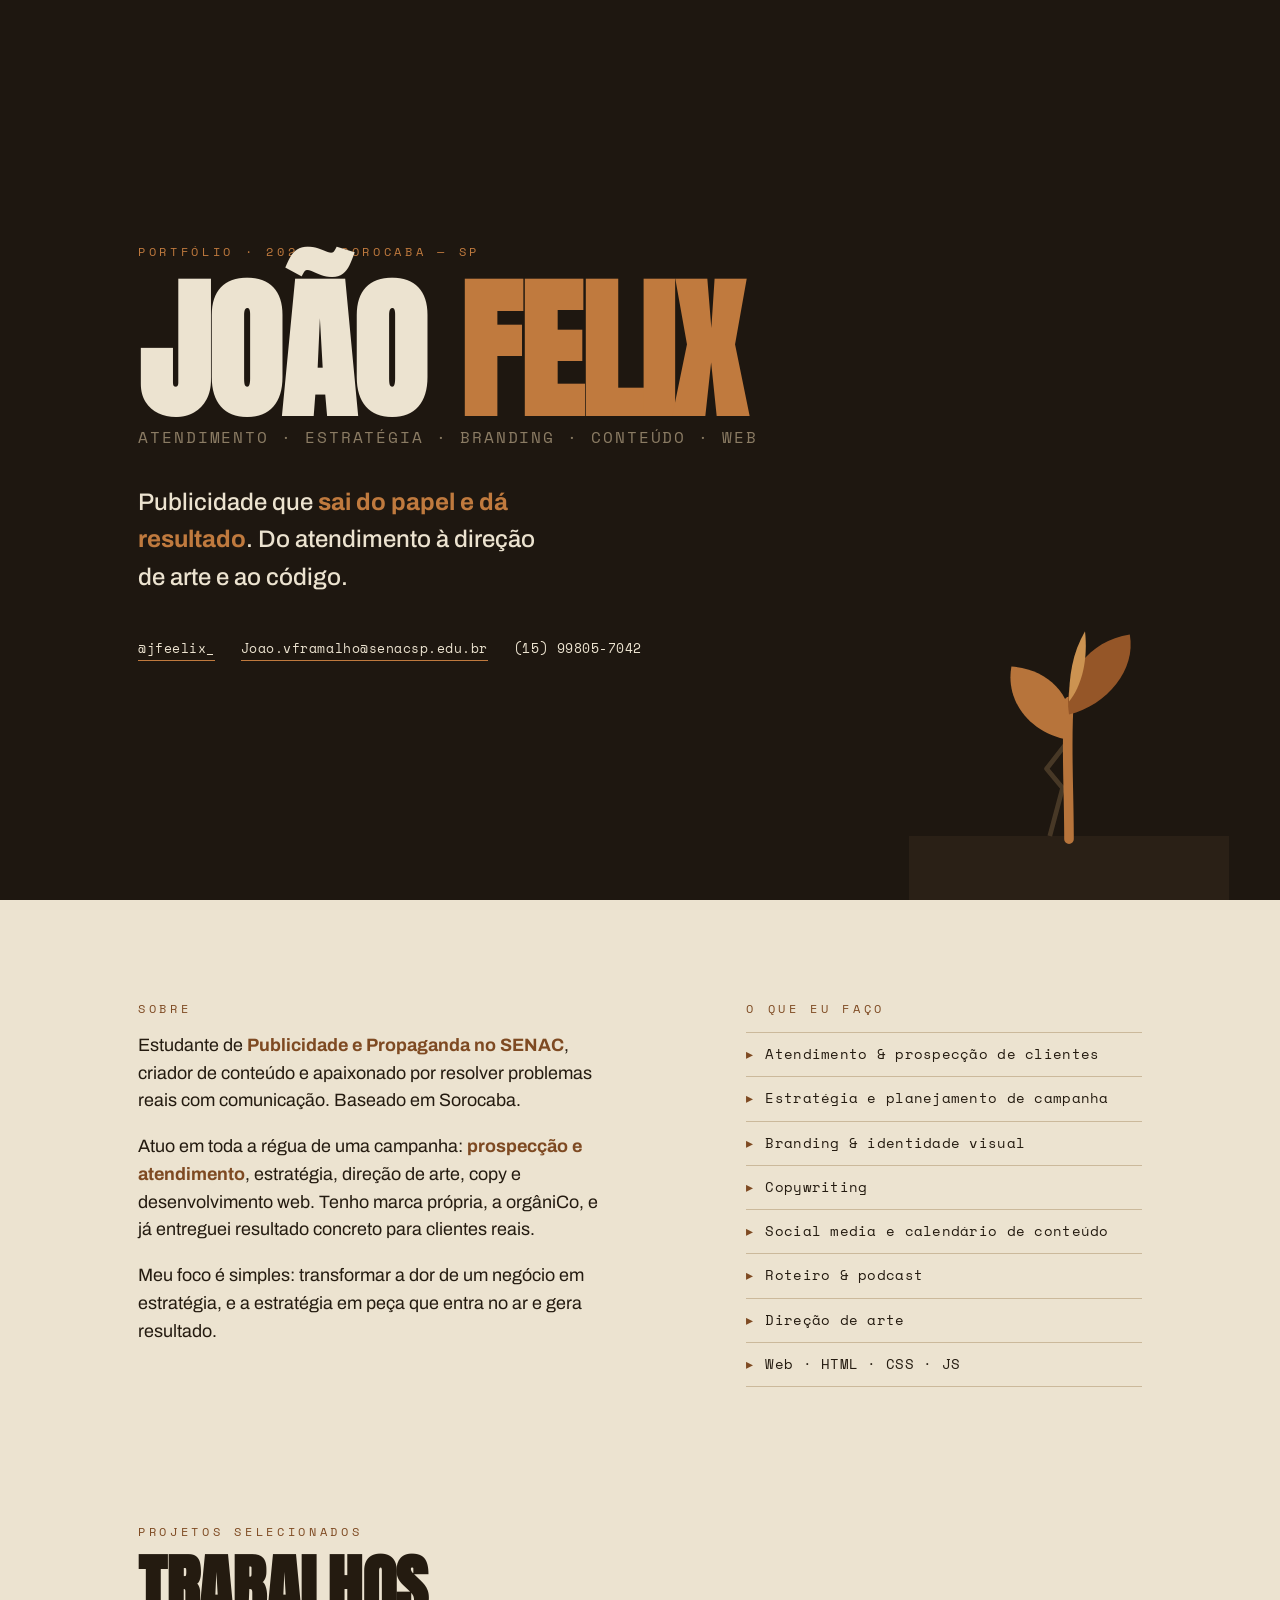
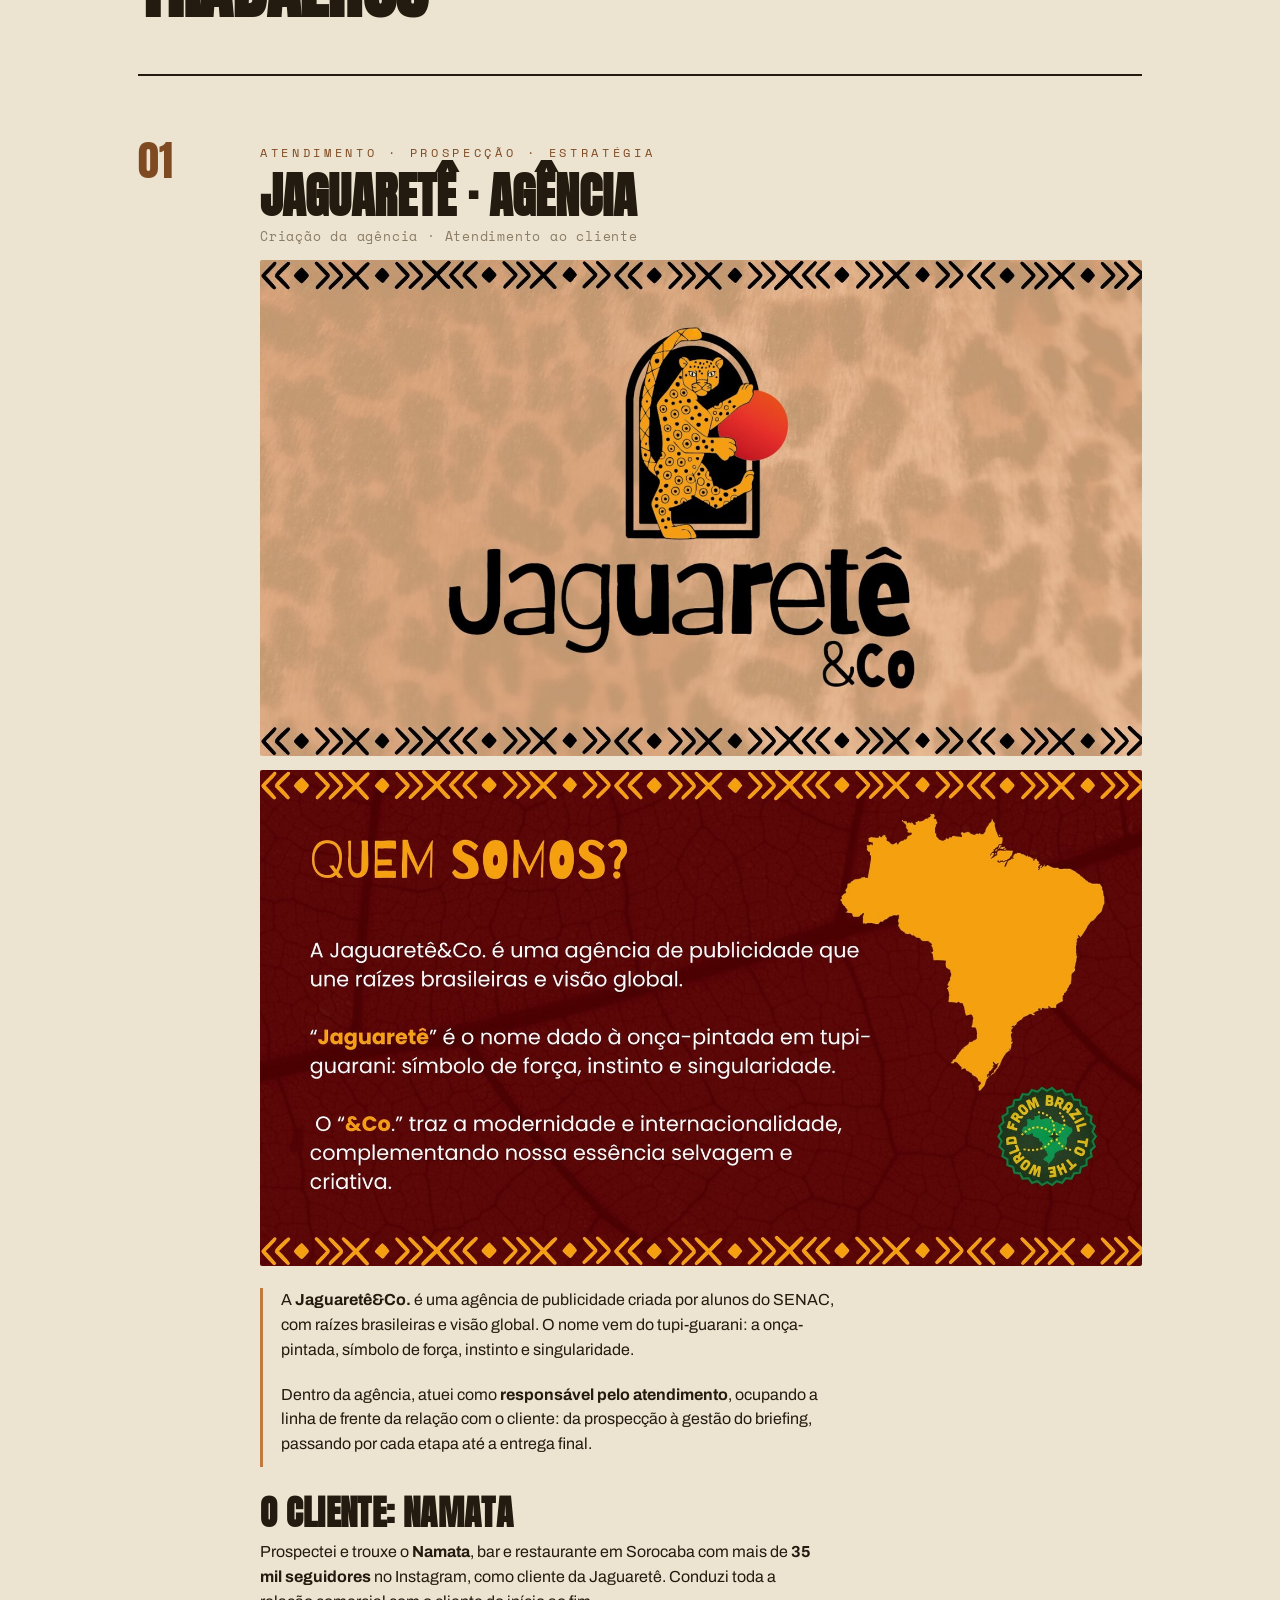
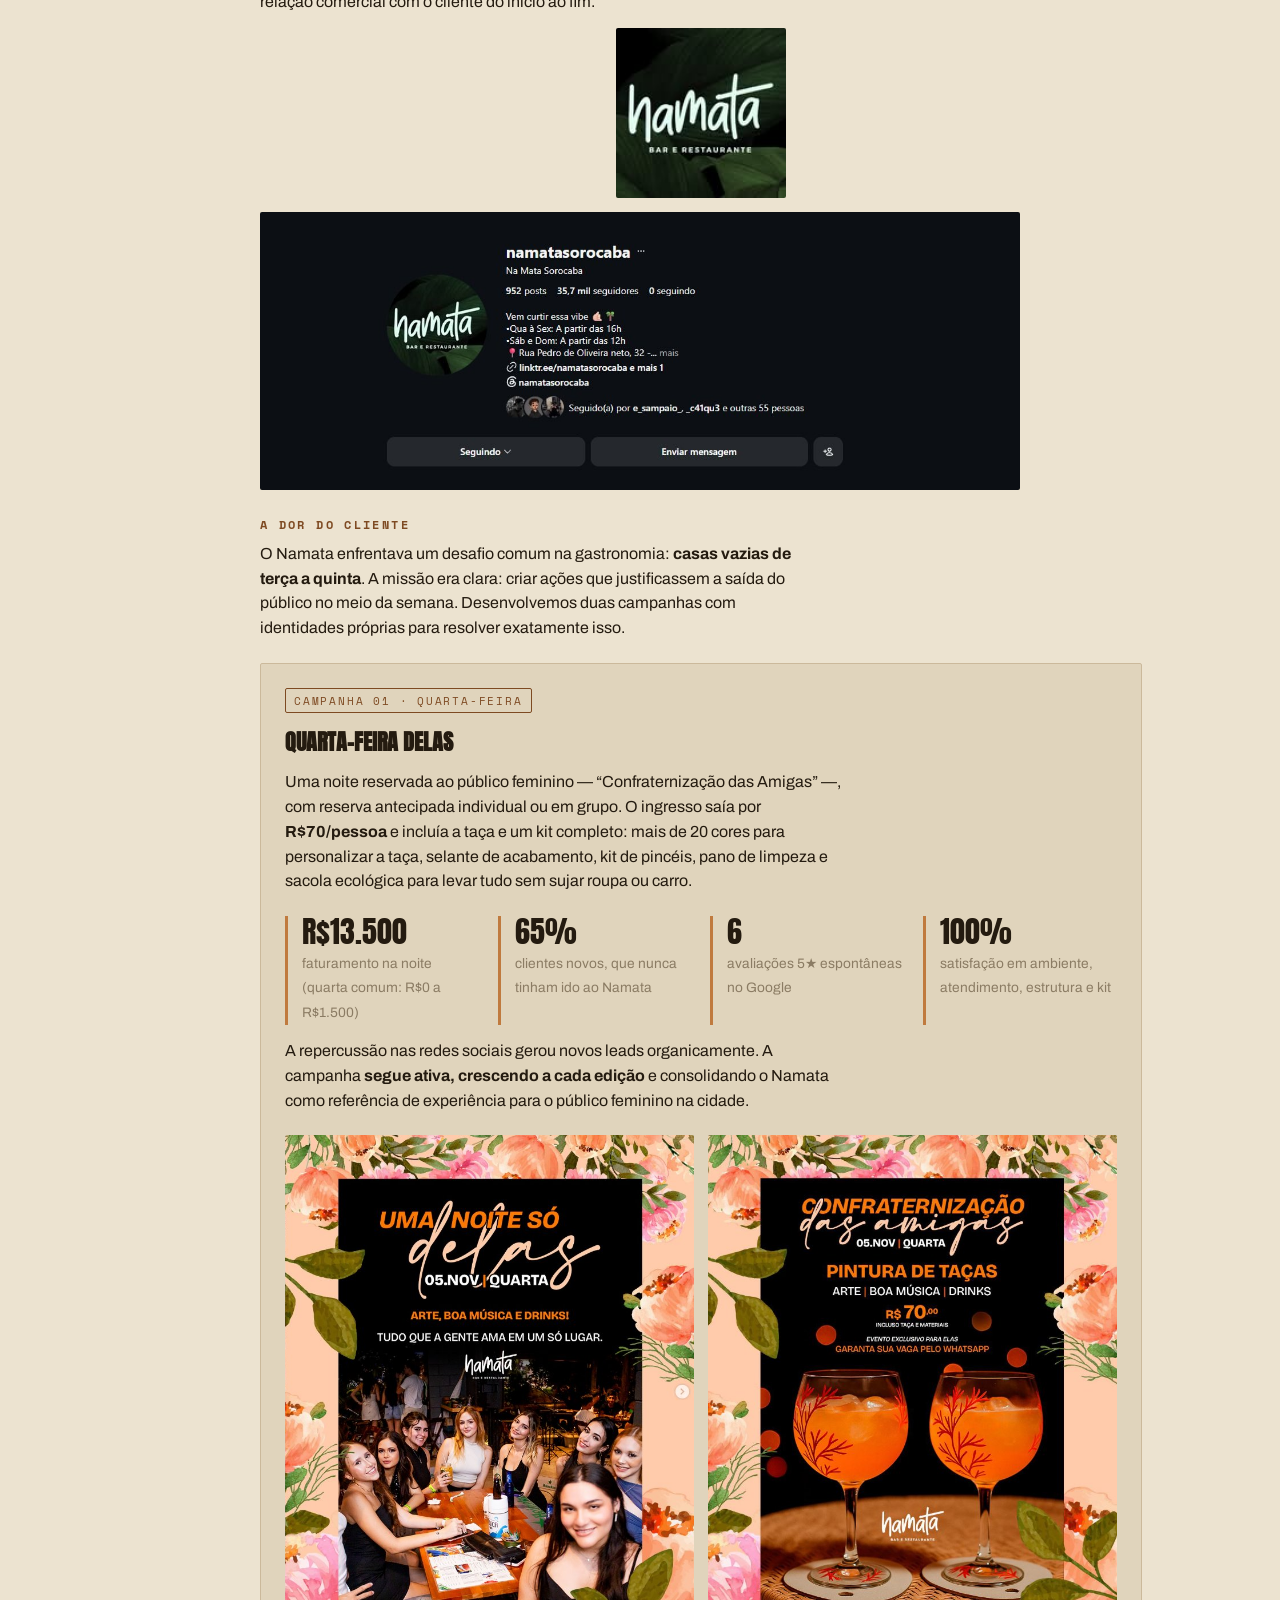
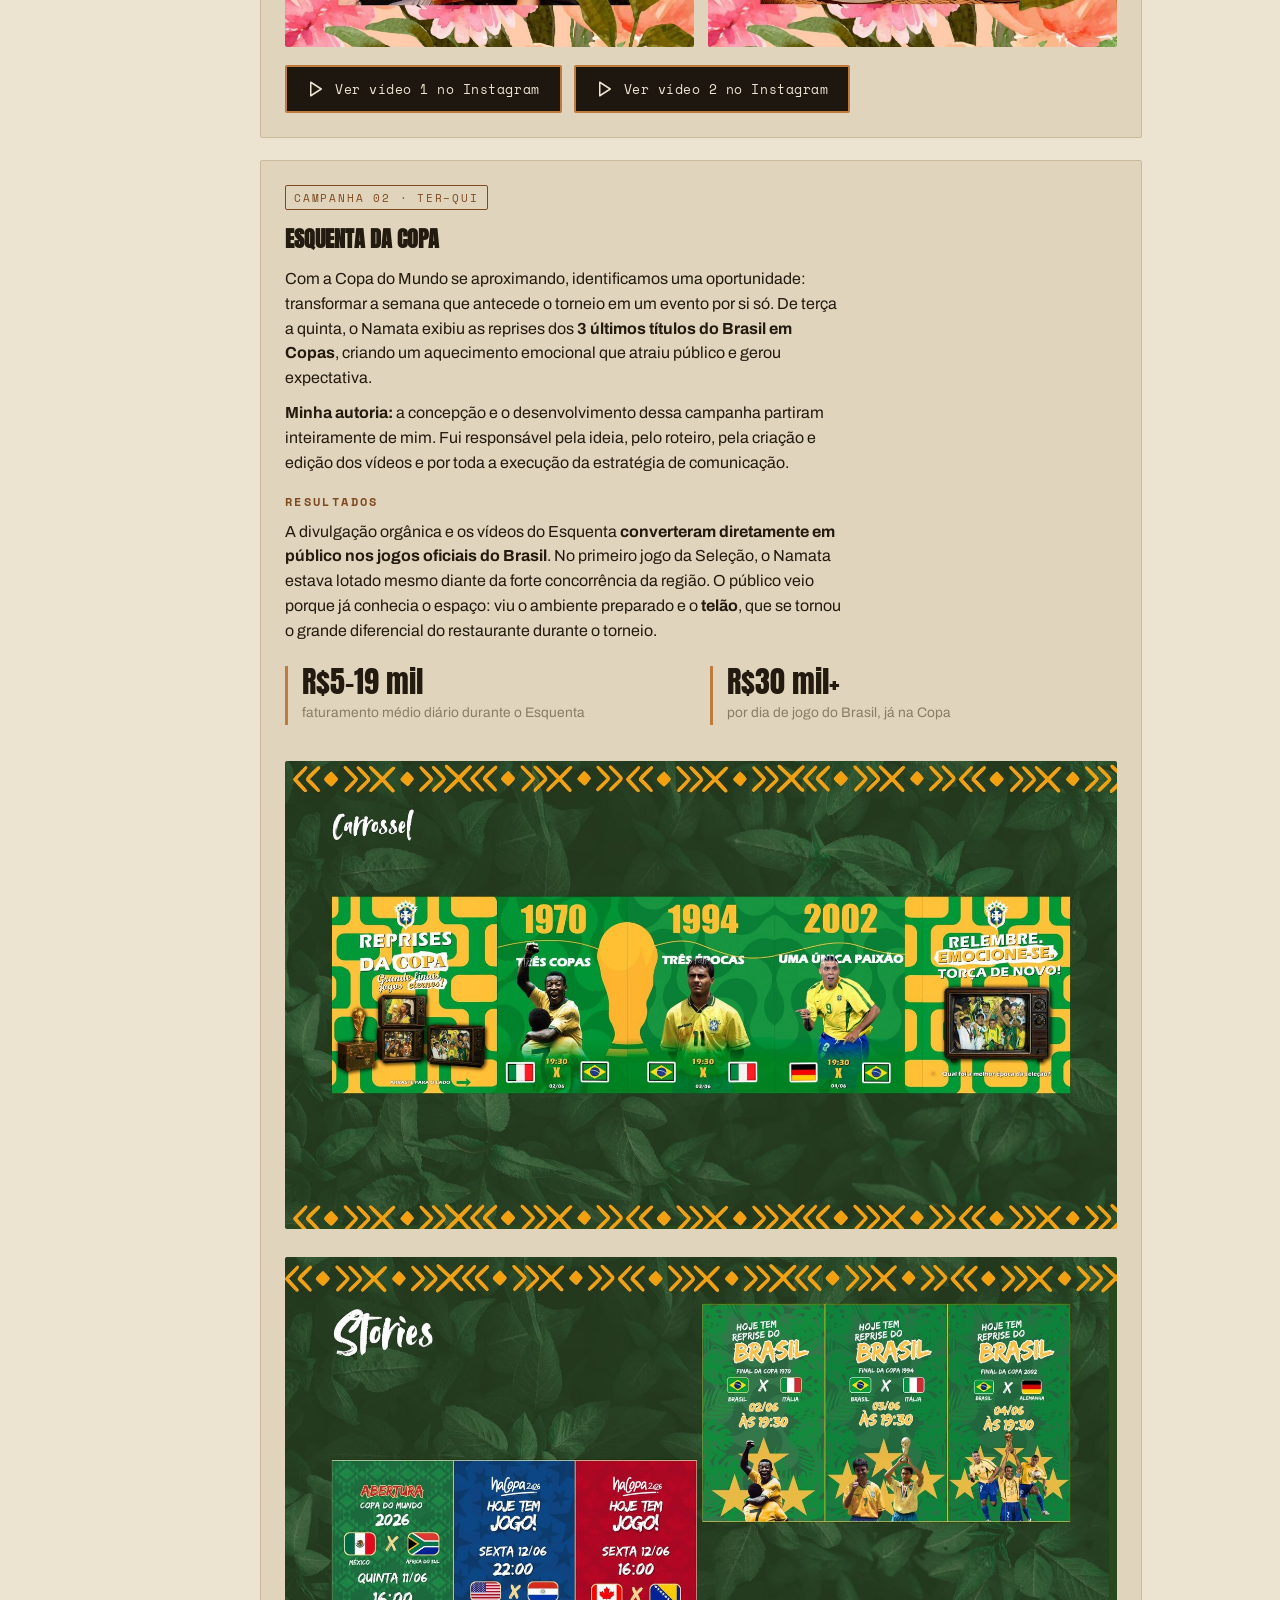
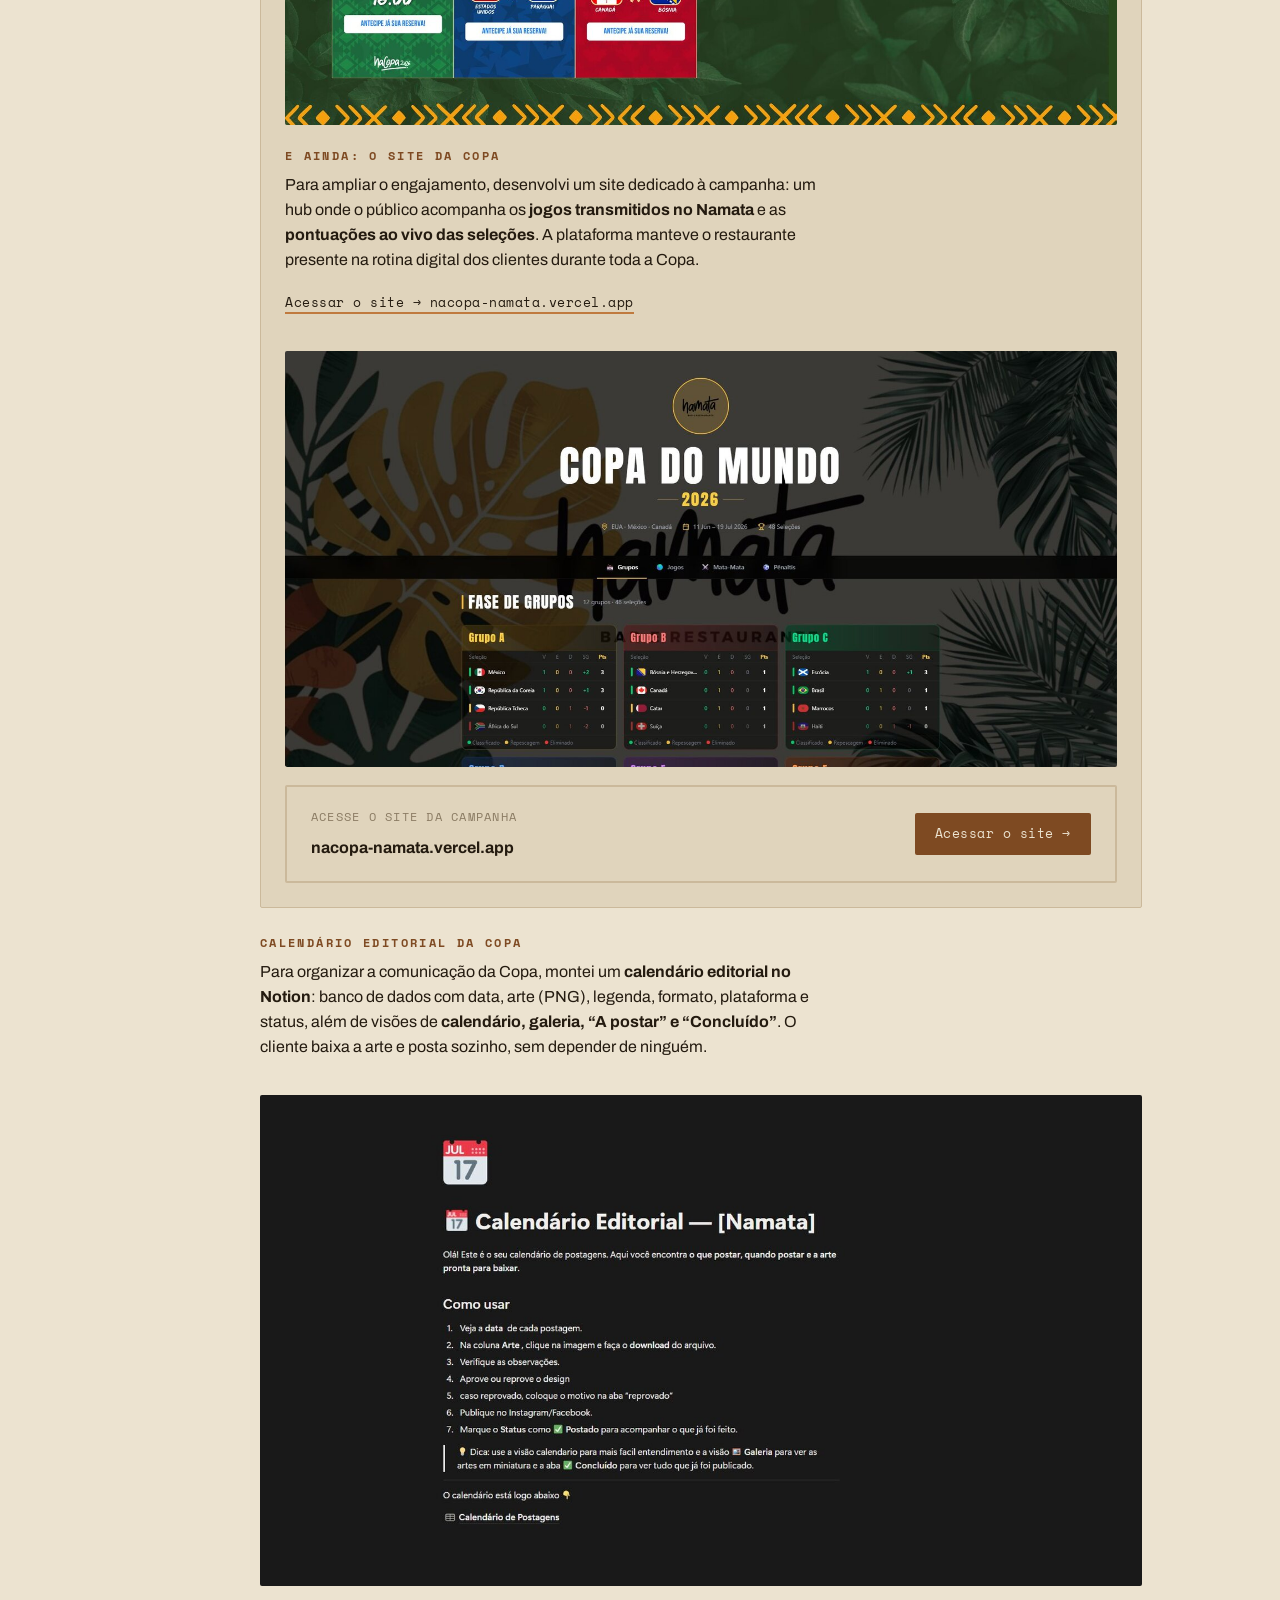
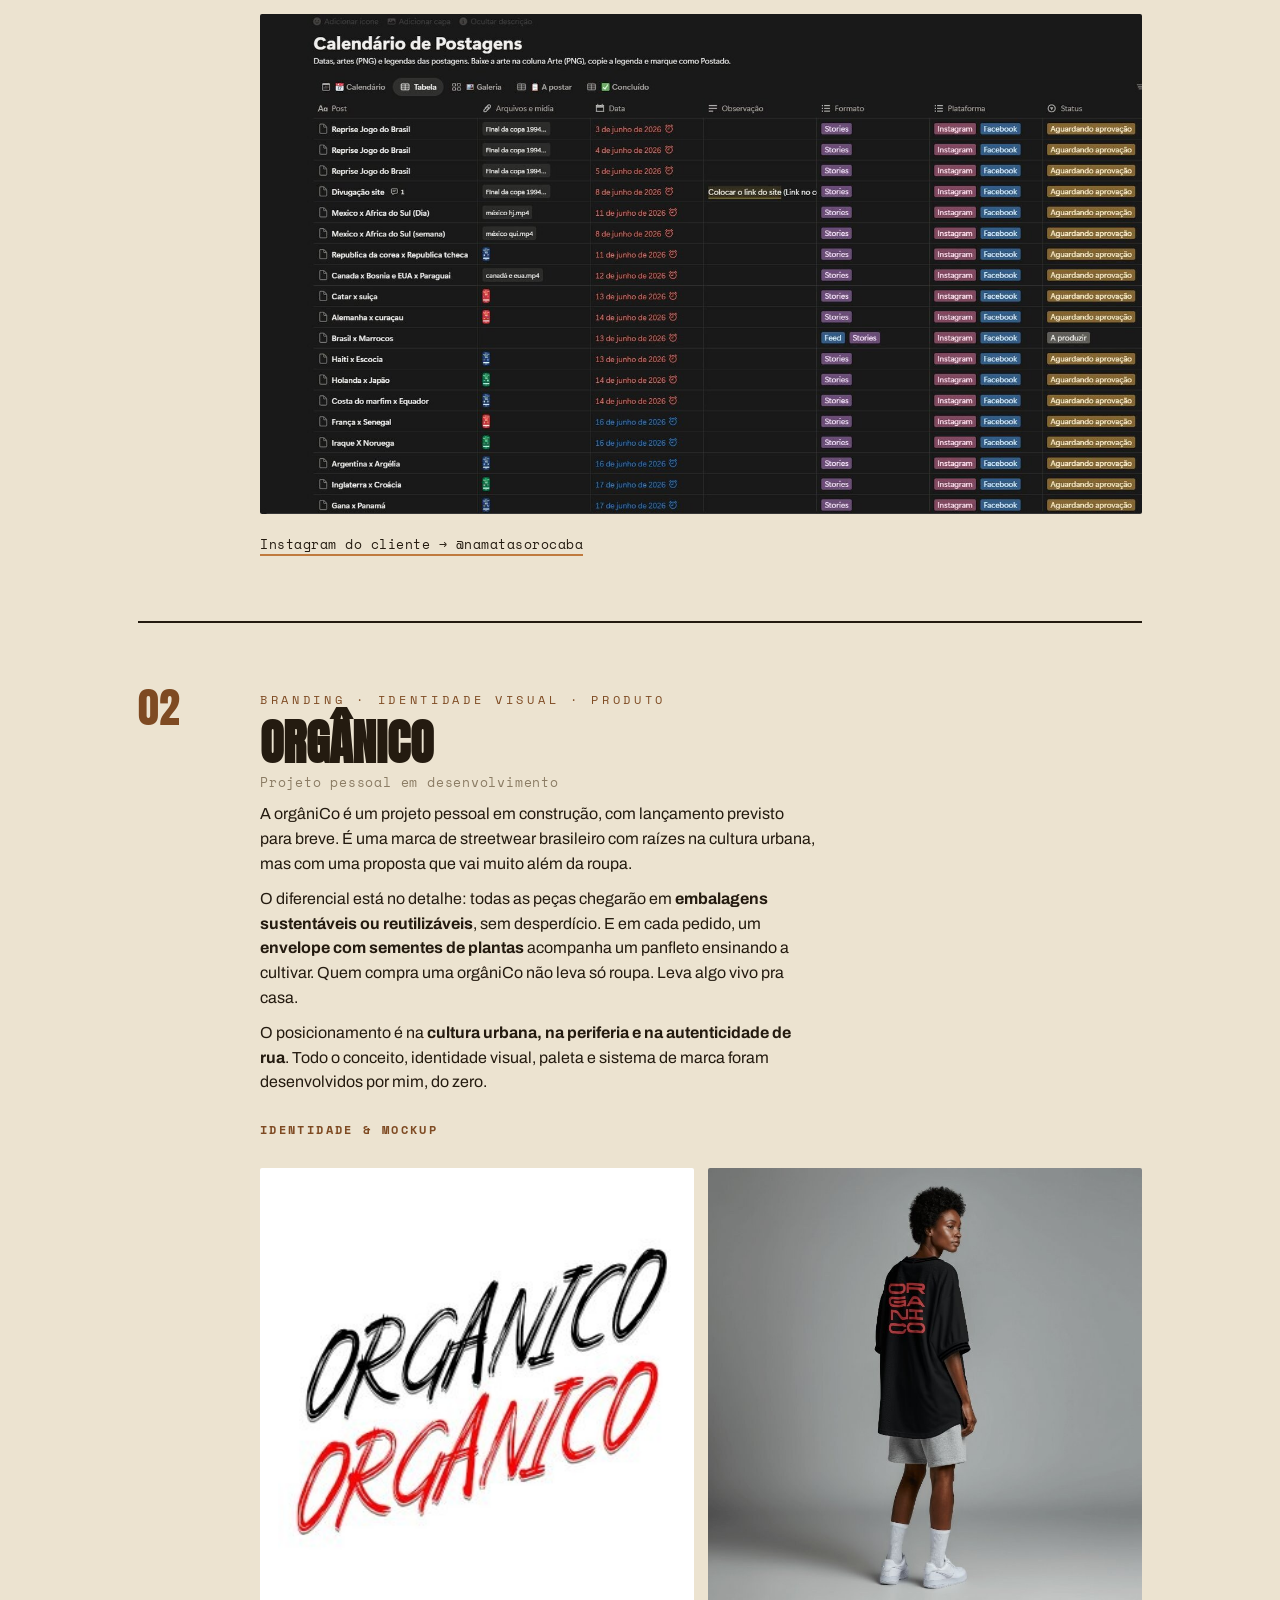
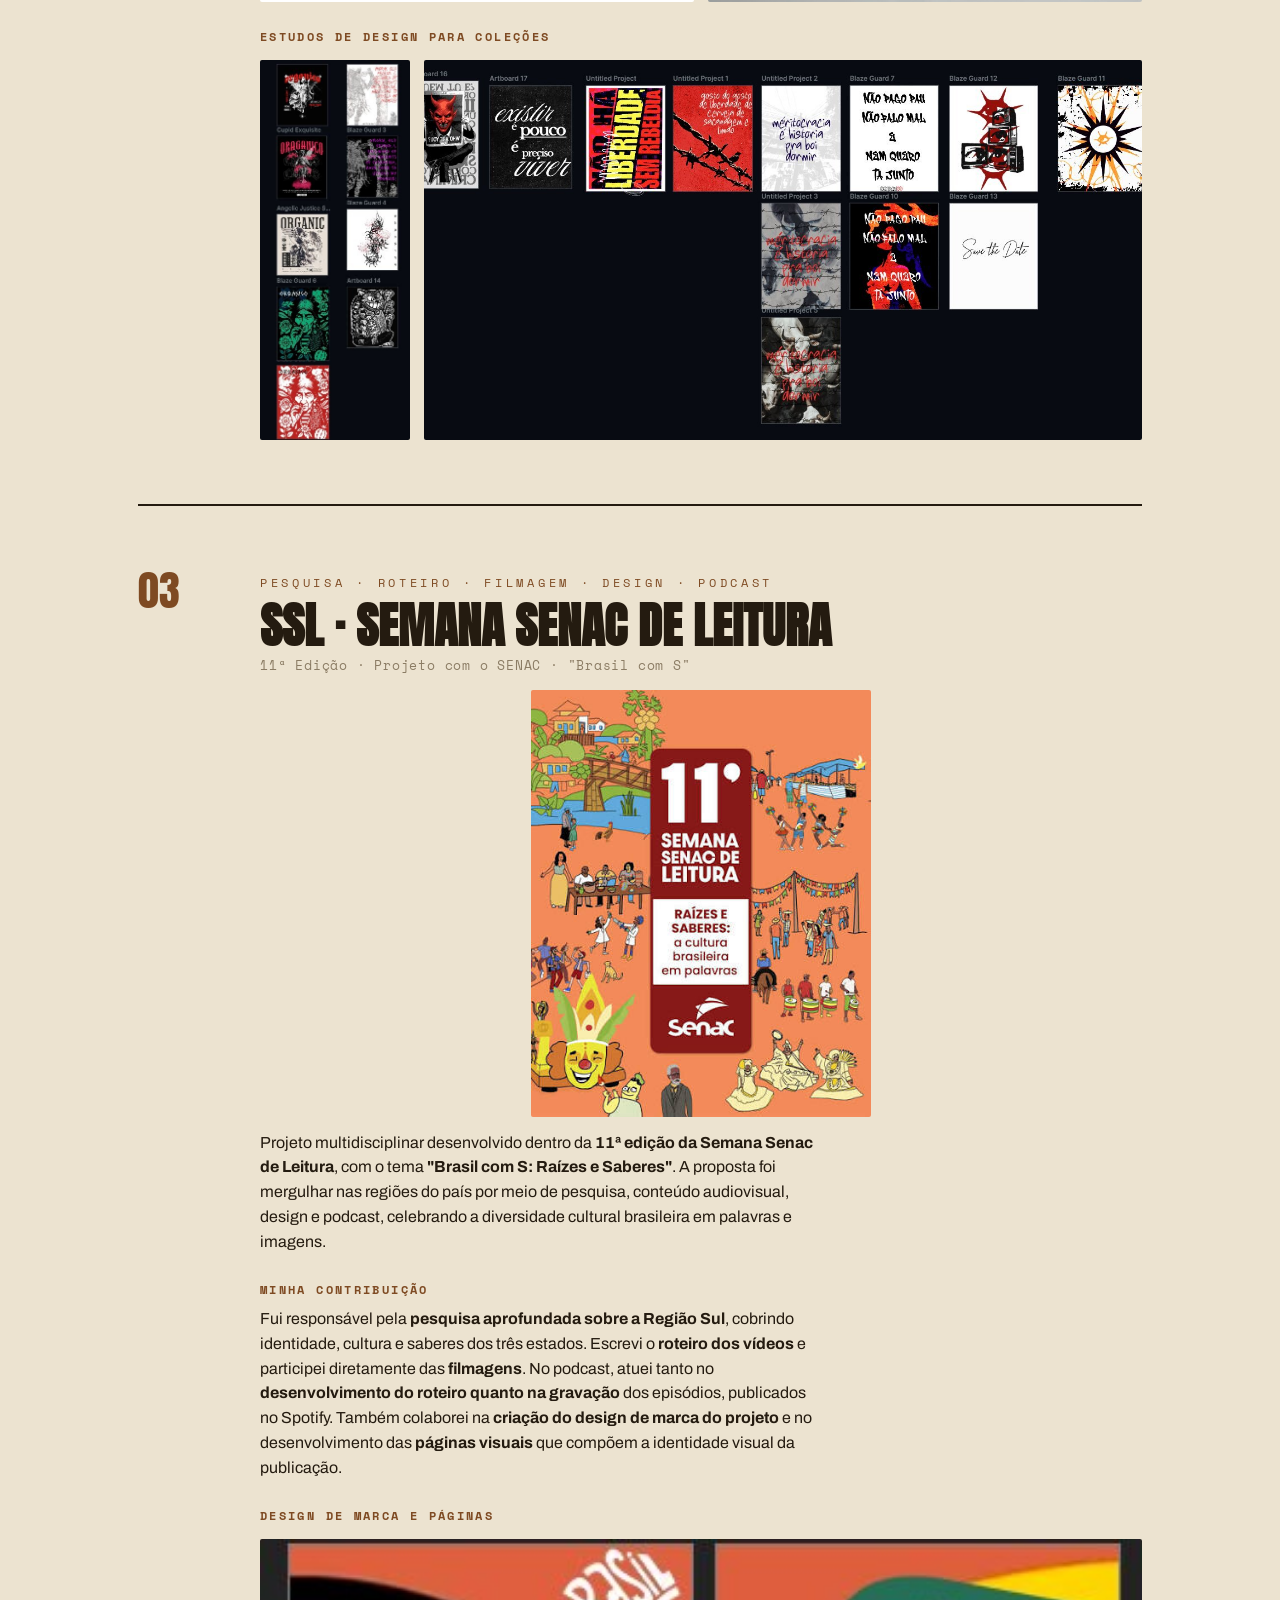
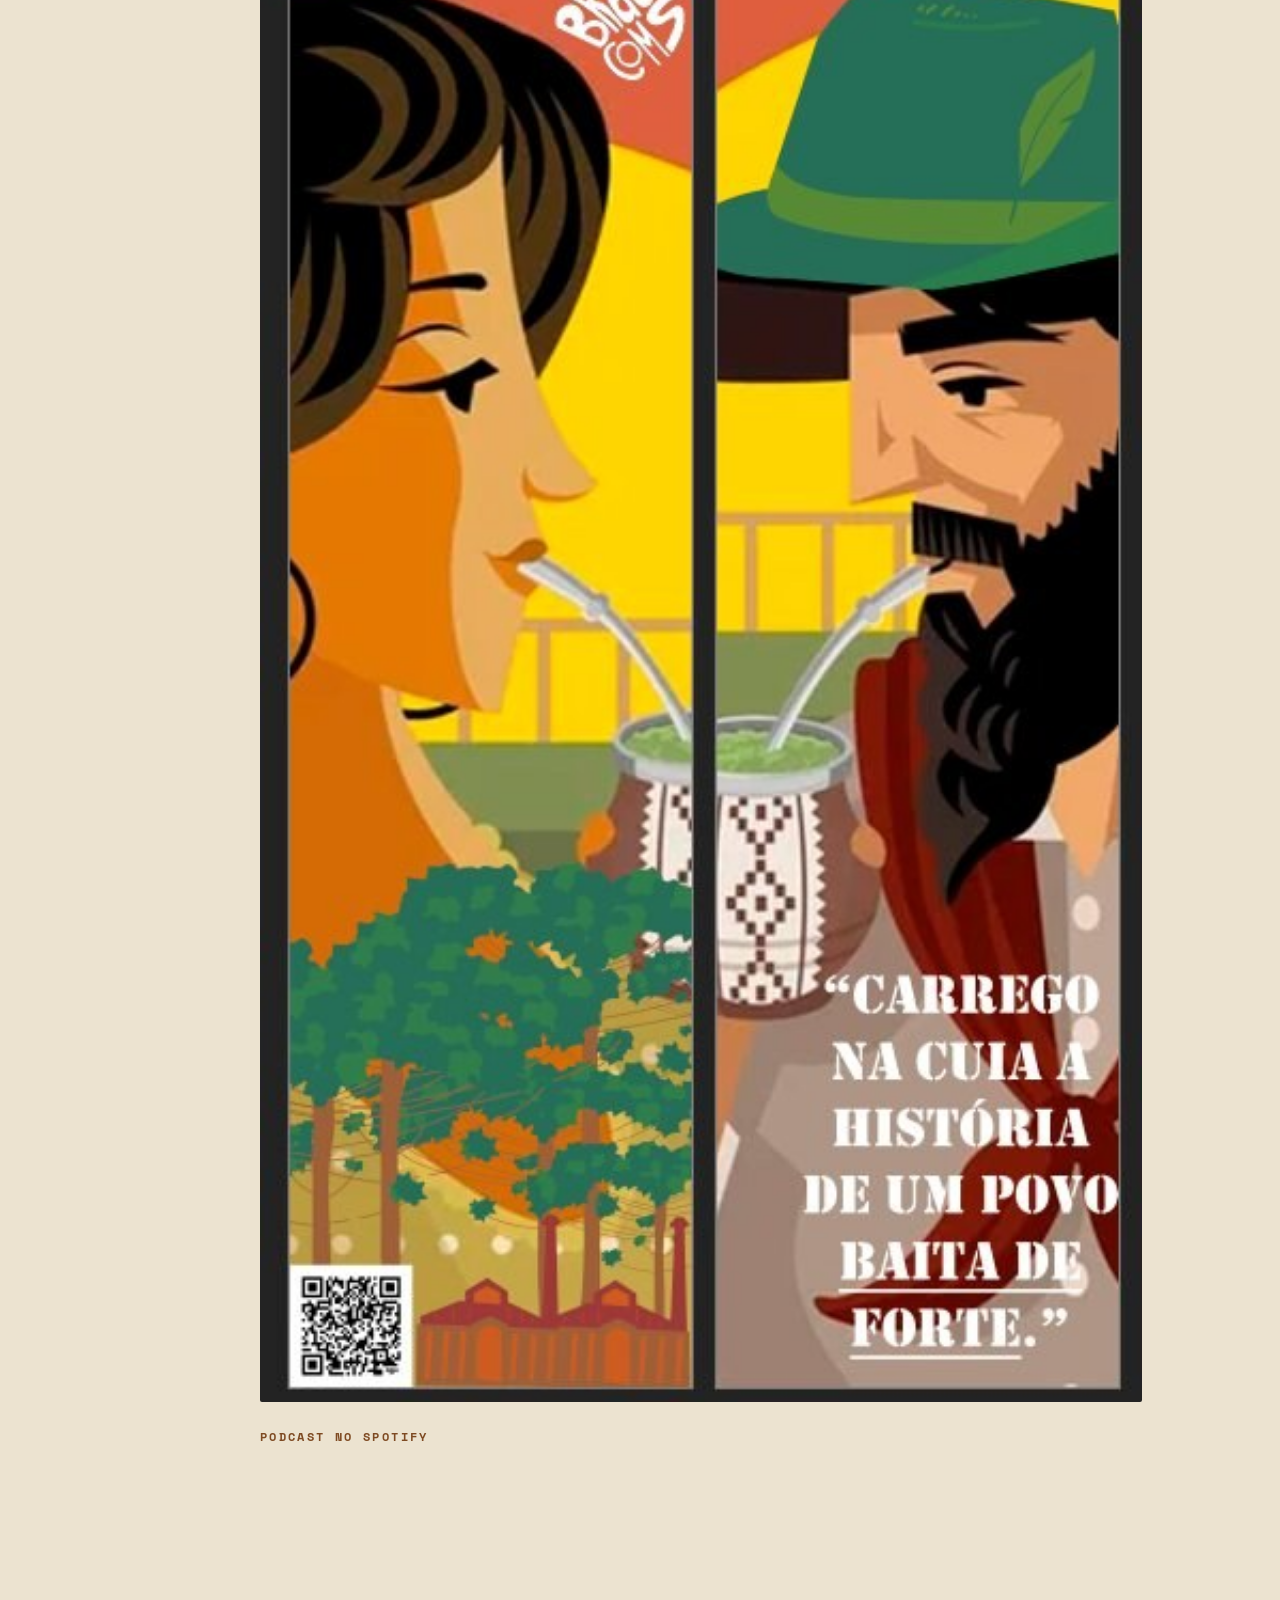
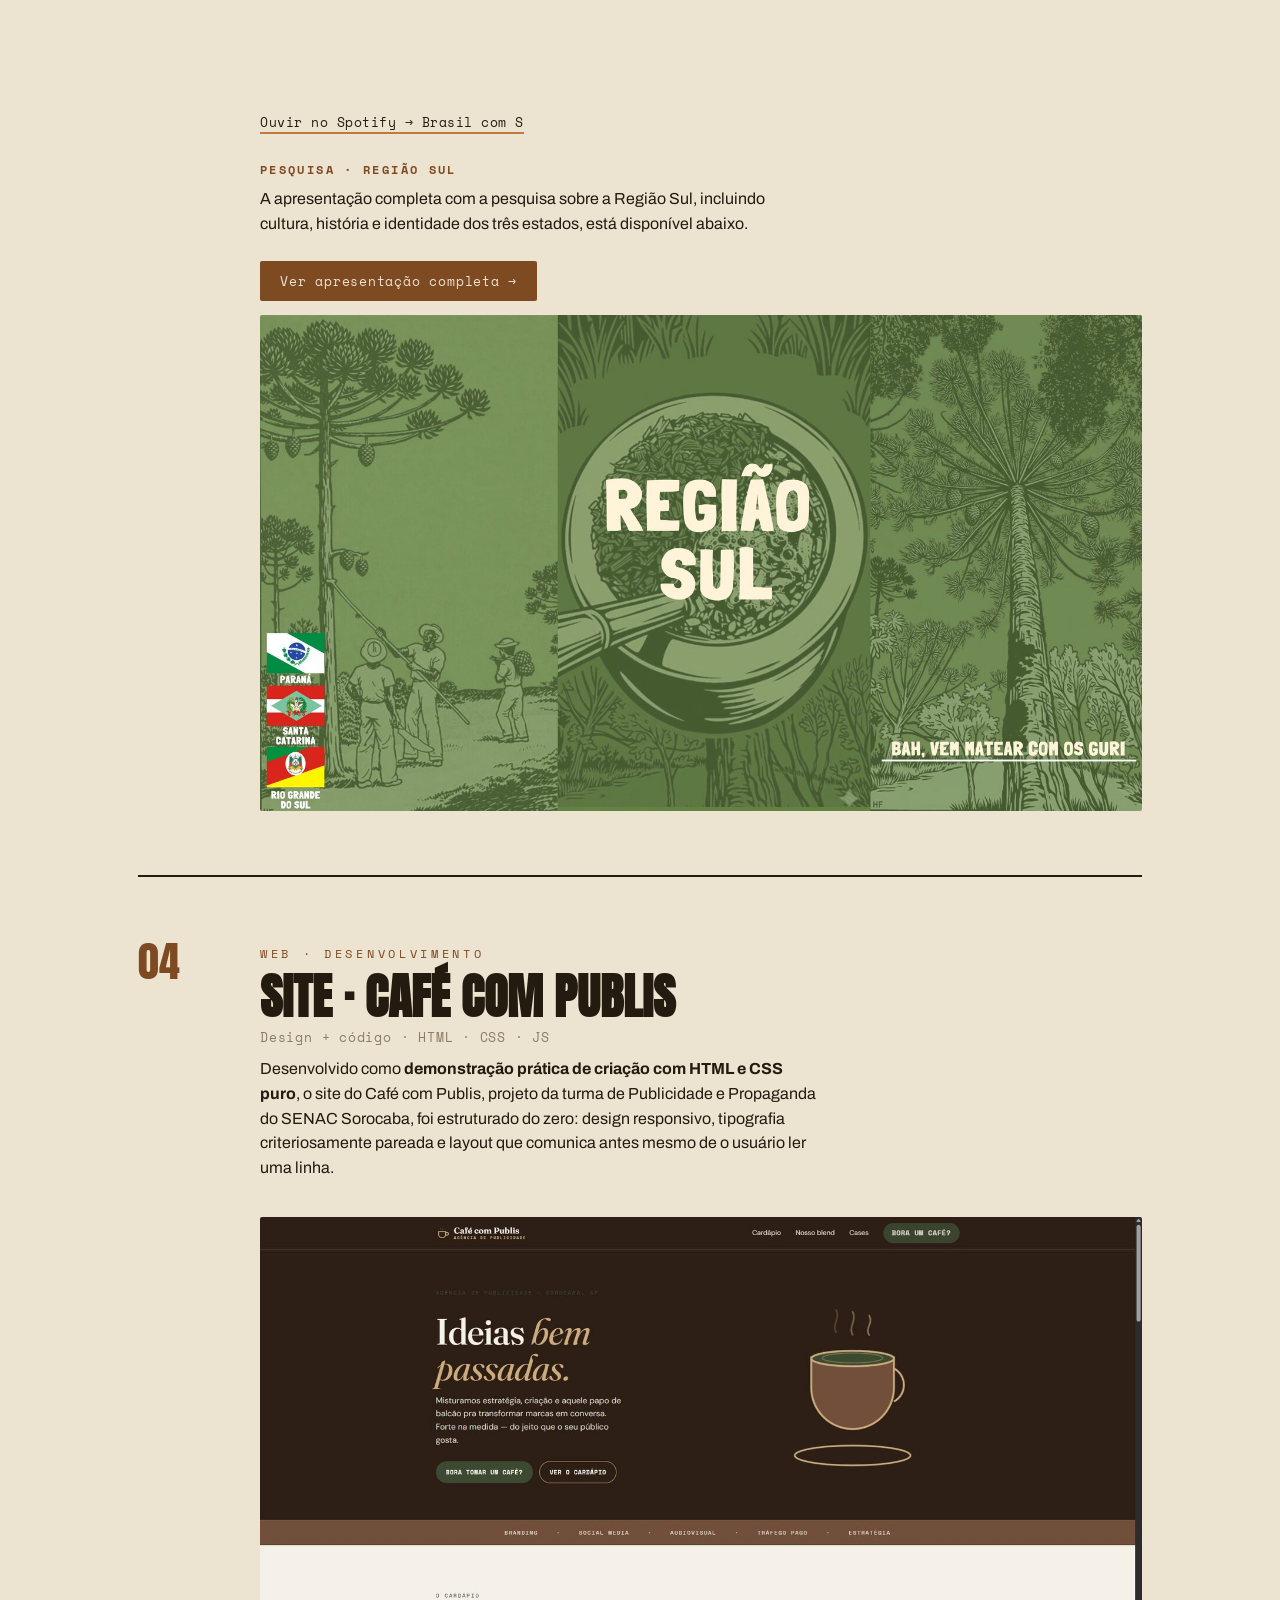
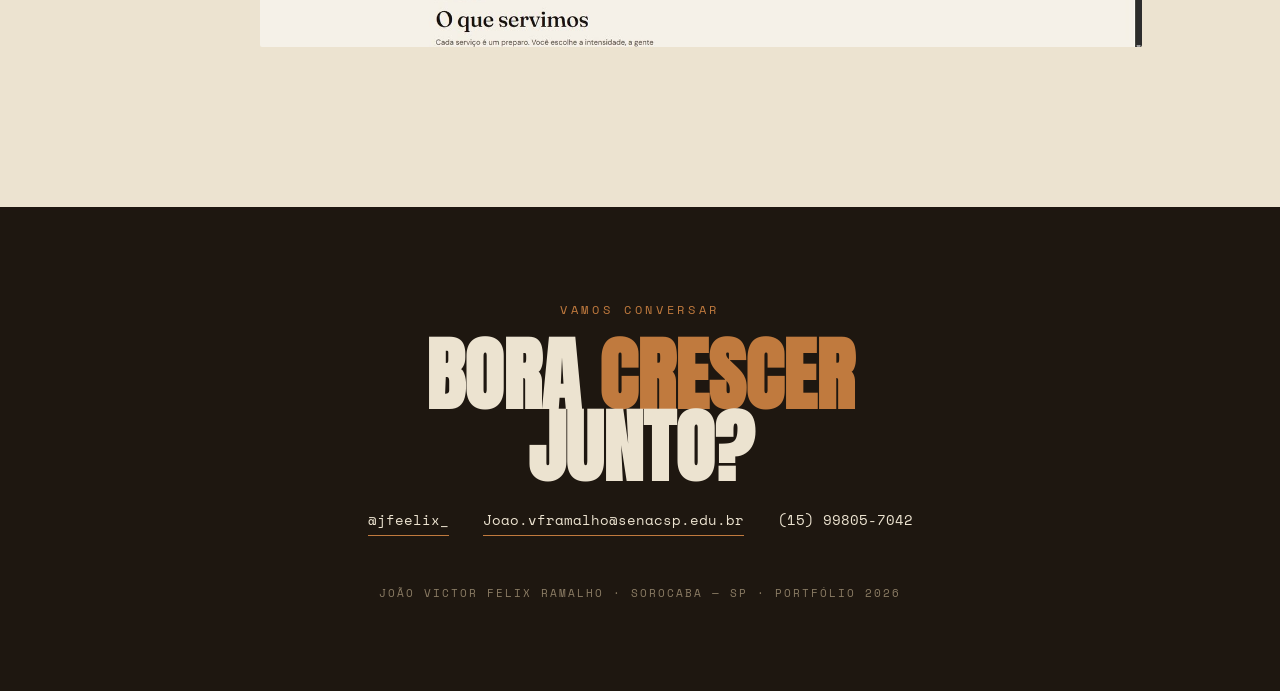
==== commit 3219a9dc: "Add files via upload" ====
--- a/index.html.html
+++ b/index.html.html
@@ -63,6 +63,35 @@
     text-transform:uppercase; line-height:1;
     margin:28px 0 10px; color:var(--ink); letter-spacing:.01em;
   }
+
+  .video-links{ display:flex; flex-wrap:wrap; gap:12px; margin-top:18px; }
+  .video-btn{
+    display:inline-flex; align-items:center; gap:10px;
+    font-family:var(--mono); font-size:.82rem; letter-spacing:.04em;
+    color:var(--paper); background:var(--asphalt);
+    border:2px solid var(--green); padding:12px 20px;
+    border-radius:2px; text-decoration:none;
+    transition:background .2s, color .2s;
+  }
+  .video-btn:hover{ background:var(--green); color:var(--paper); }
+  .video-btn svg{ width:18px; height:18px; flex-shrink:0; }
+
+  .site-box{
+    display:flex; align-items:center; justify-content:space-between;
+    gap:16px; margin-top:18px; padding:20px 24px;
+    border:2px solid var(--line); border-radius:2px;
+    background:var(--paper-2);
+  }
+  .site-box__info p{ font-family:var(--mono); font-size:.78rem; letter-spacing:.1em;
+    text-transform:uppercase; color:var(--concrete); margin-bottom:6px; }
+  .site-box__info strong{ font-size:1rem; font-family:var(--body); color:var(--ink); }
+  .site-box__btn{
+    flex-shrink:0; font-family:var(--mono); font-size:.8rem; letter-spacing:.04em;
+    color:var(--paper); background:var(--green-deep); padding:11px 20px;
+    border-radius:2px; text-decoration:none; white-space:nowrap;
+    transition:background .2s;
+  }
+  .site-box__btn:hover{ background:var(--green); }
 
   .presentation-btn{
     display:inline-block;
@@ -288,15 +317,15 @@
             <img class="shot" src="img/img-06.jpg" alt="Peça Uma noite só delas — Quarta-feira Delas">
           </div>
 
-          <div class="videos">
-            <div>
-              <video controls preload="metadata" playsinline poster="[data-uri]" src="midia/delas-video-1.mp4"></video>
-              <p class="vcap">Vídeo de divulgação · Quarta Delas</p>
-            </div>
-            <div>
-              <video controls preload="metadata" playsinline poster="[data-uri]" src="midia/delas-video-2.mp4"></video>
-              <p class="vcap">Vídeo de divulgação · Quarta Delas</p>
-            </div>
+                    <div class="video-links">
+            <a class="video-btn" href="https://www.instagram.com/reel/DQuHNK-DYhn/" target="_blank" rel="noopener">
+              <svg viewBox="0 0 24 24" fill="none" stroke="currentColor" stroke-width="2" stroke-linecap="round" stroke-linejoin="round"><polygon points="5 3 19 12 5 21 5 3"/></svg>
+              Ver vídeo 1 no Instagram
+            </a>
+            <a class="video-btn" href="https://www.instagram.com/reel/DRaj61Vjy3v/" target="_blank" rel="noopener">
+              <svg viewBox="0 0 24 24" fill="none" stroke="currentColor" stroke-width="2" stroke-linecap="round" stroke-linejoin="round"><polygon points="5 3 19 12 5 21 5 3"/></svg>
+              Ver vídeo 2 no Instagram
+            </a>
           </div>
         </div>
 
@@ -327,11 +356,12 @@
           <div class="gallery" style="grid-template-columns:1fr;">
             <img class="fullshot" src="img/img-09.jpg" alt="Site da Copa do Mundo · Namata">
           </div>
-          <div class="videos" style="grid-template-columns:1fr; max-width:620px;">
-            <div>
-              <video controls preload="metadata" playsinline poster="[data-uri]" src="midia/copa-site-demo.mp4"></video>
-              <p class="vcap">Demonstração do site da Copa</p>
+                    <div class="site-box">
+            <div class="site-box__info">
+              <p>Acesse o site da campanha</p>
+              <strong>nacopa-namata.vercel.app</strong>
             </div>
+            <a class="site-box__btn" href="https://nacopa-namata.vercel.app/" target="_blank" rel="noopener">Acessar o site →</a>
           </div>
         </div>
 
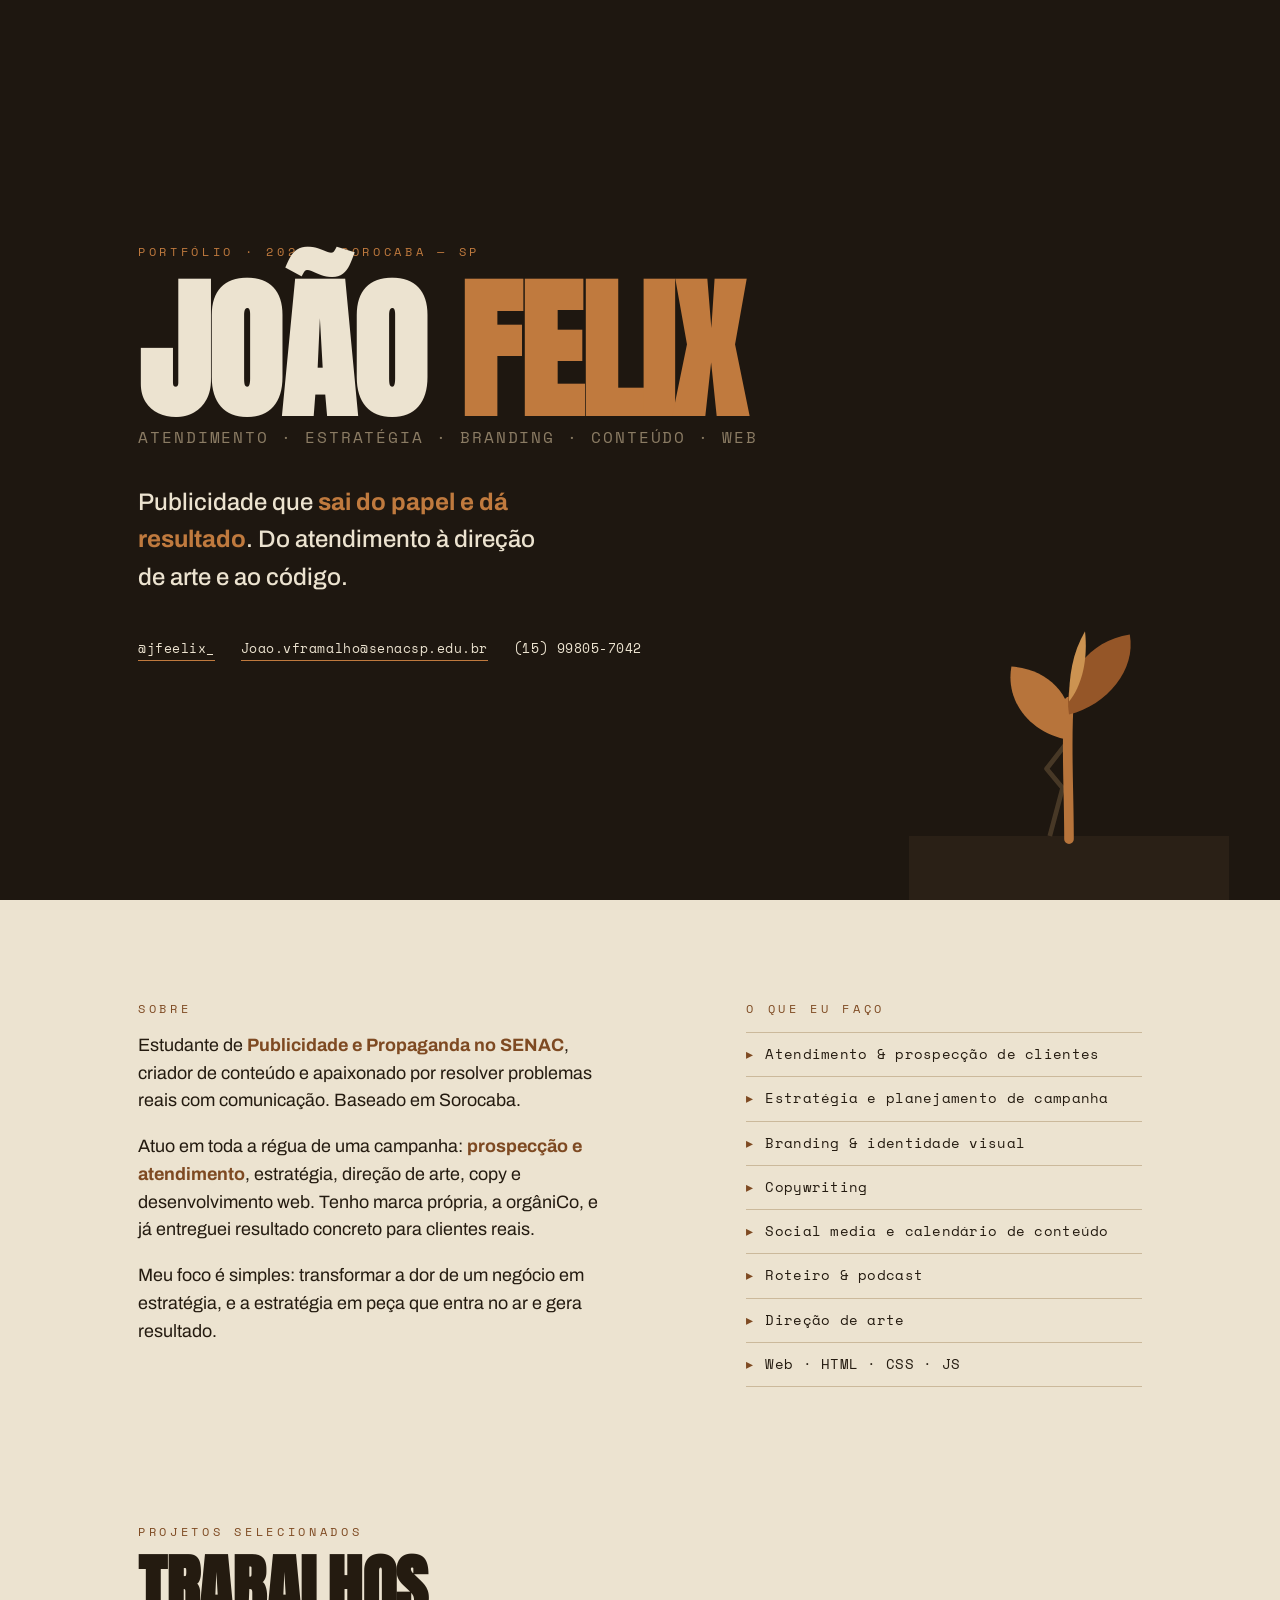
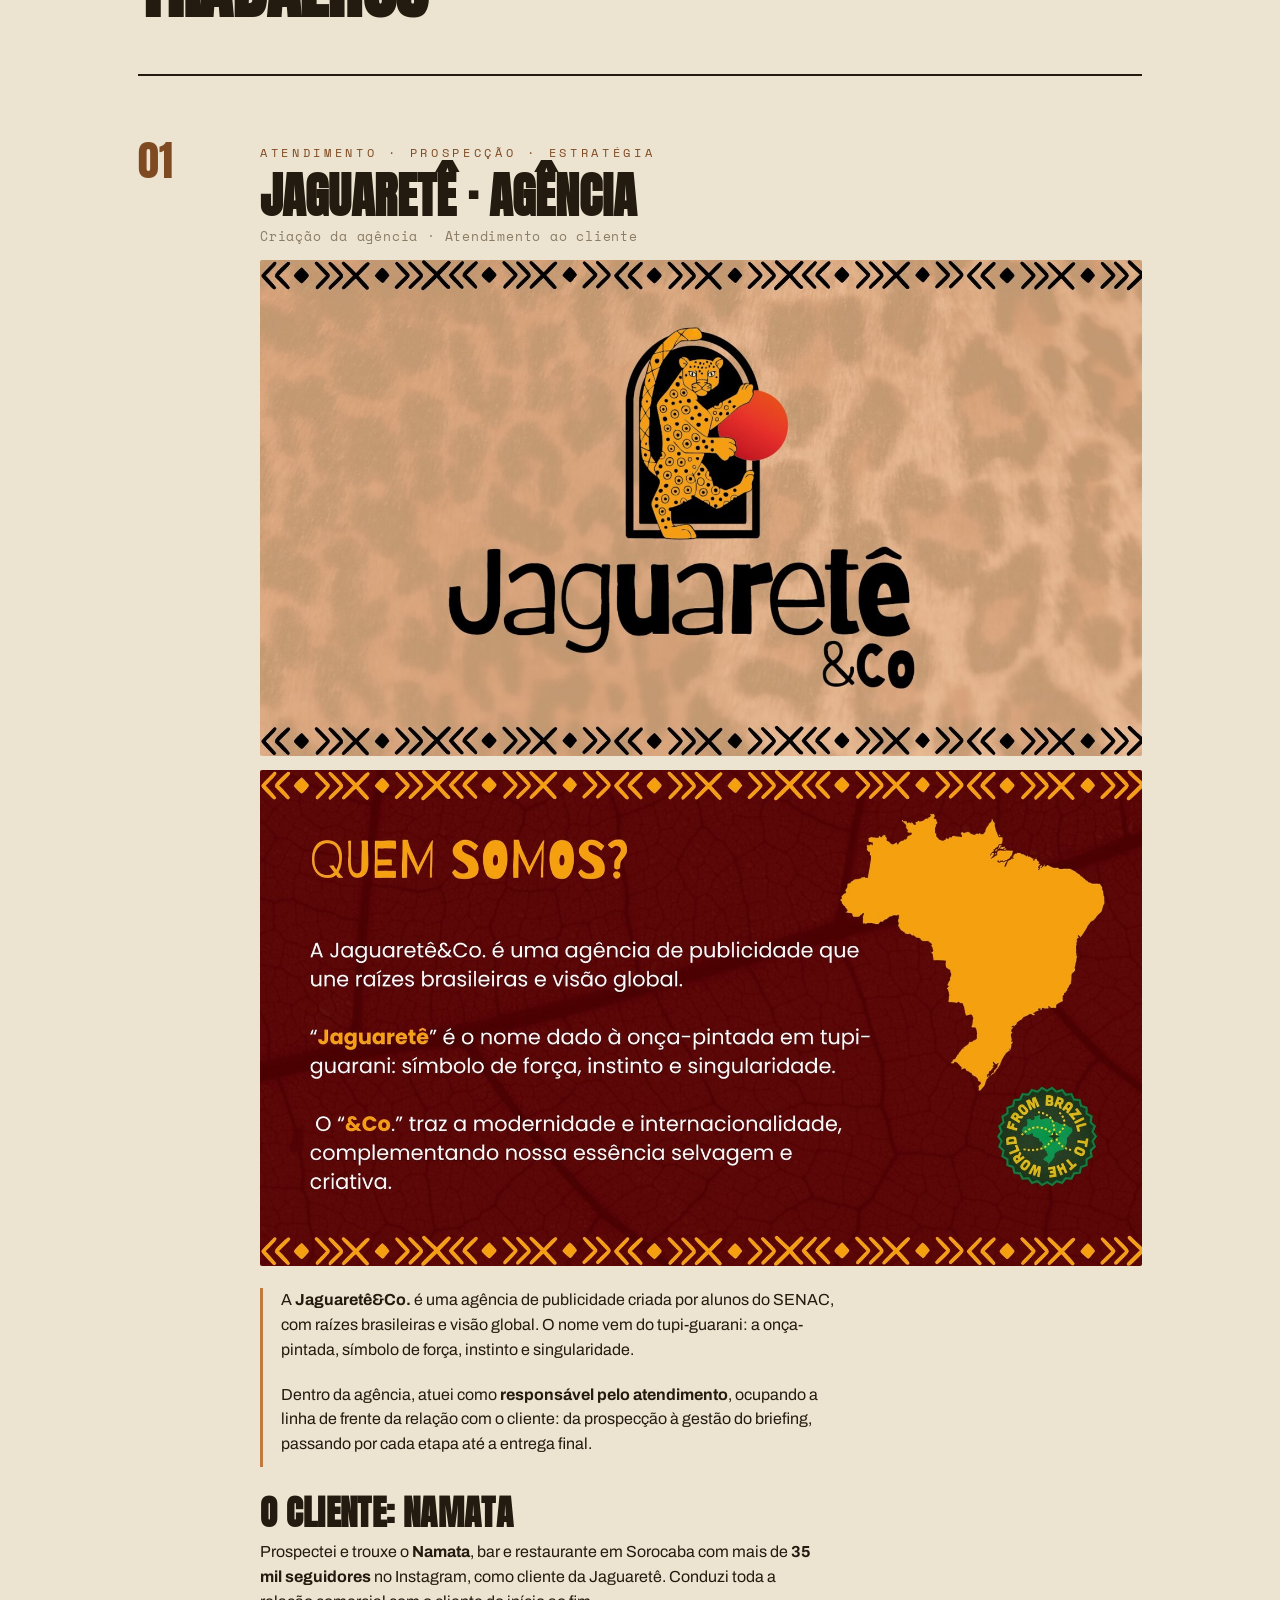
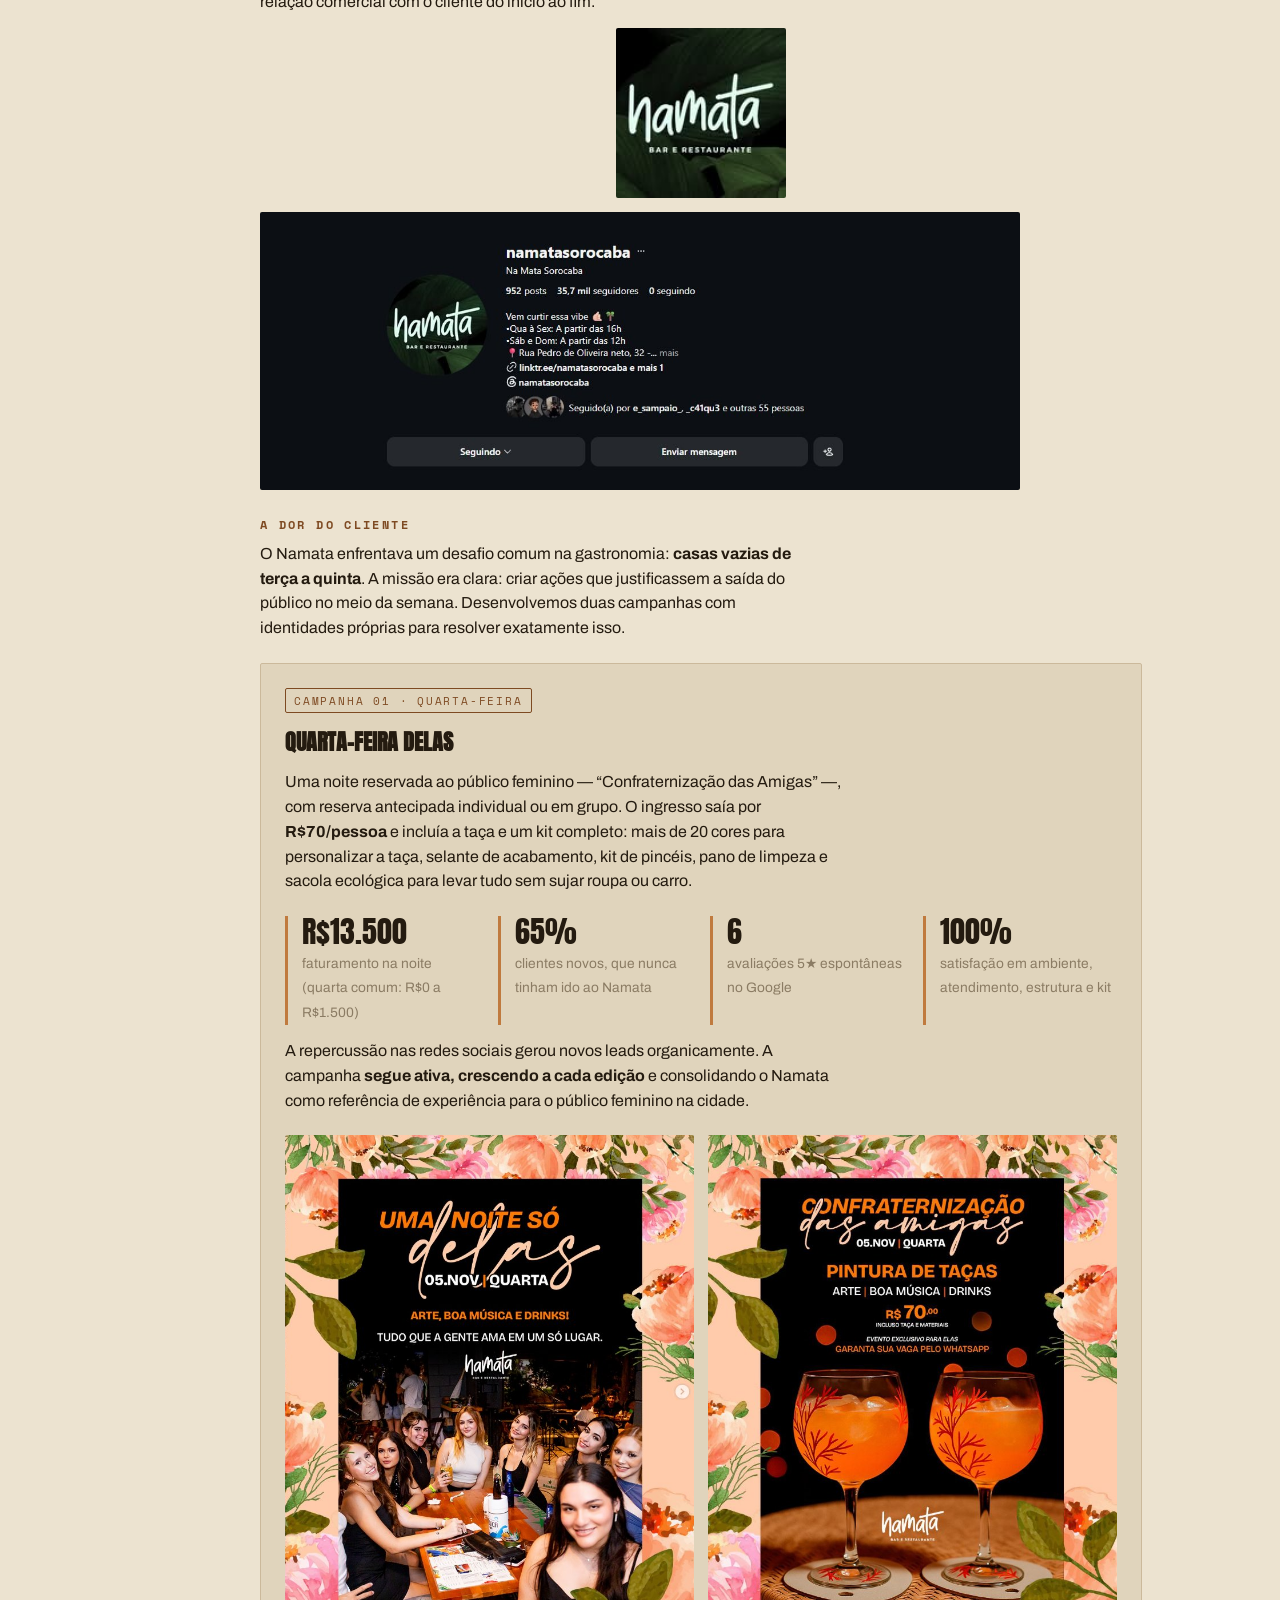
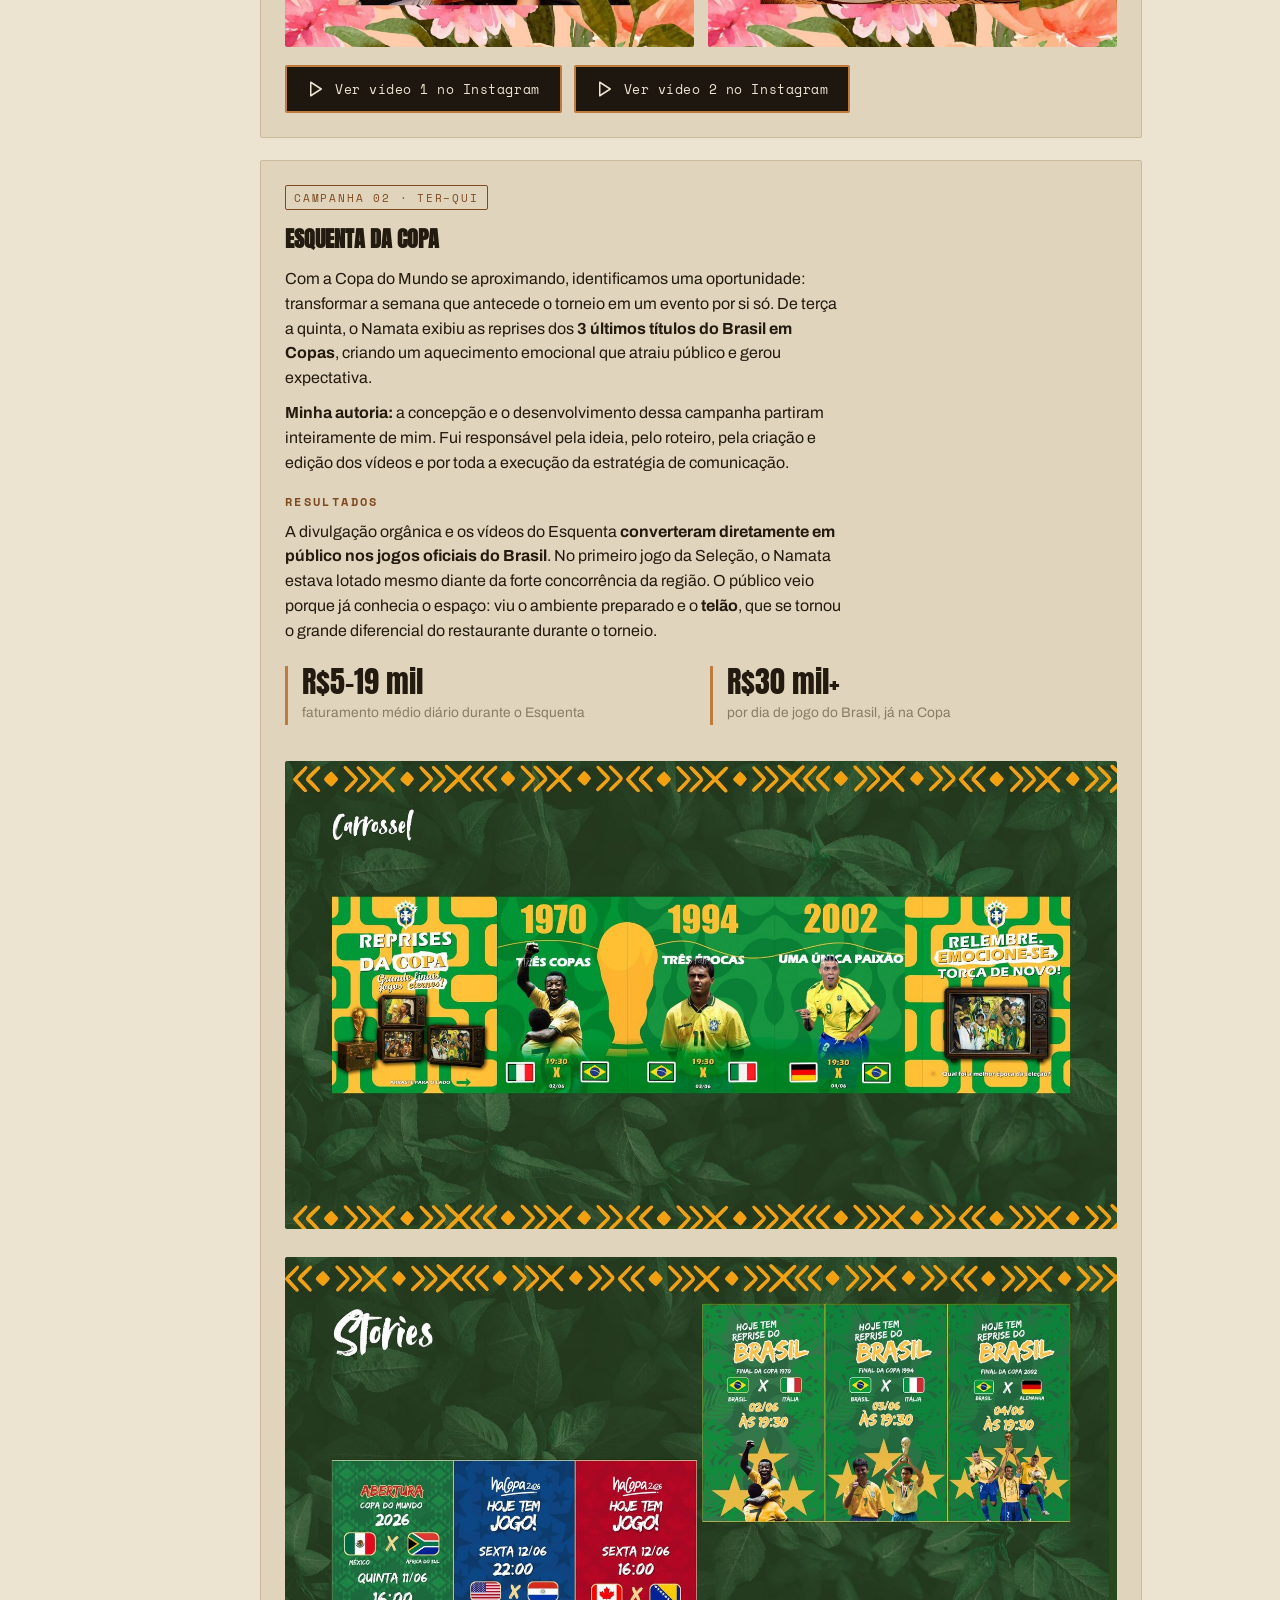
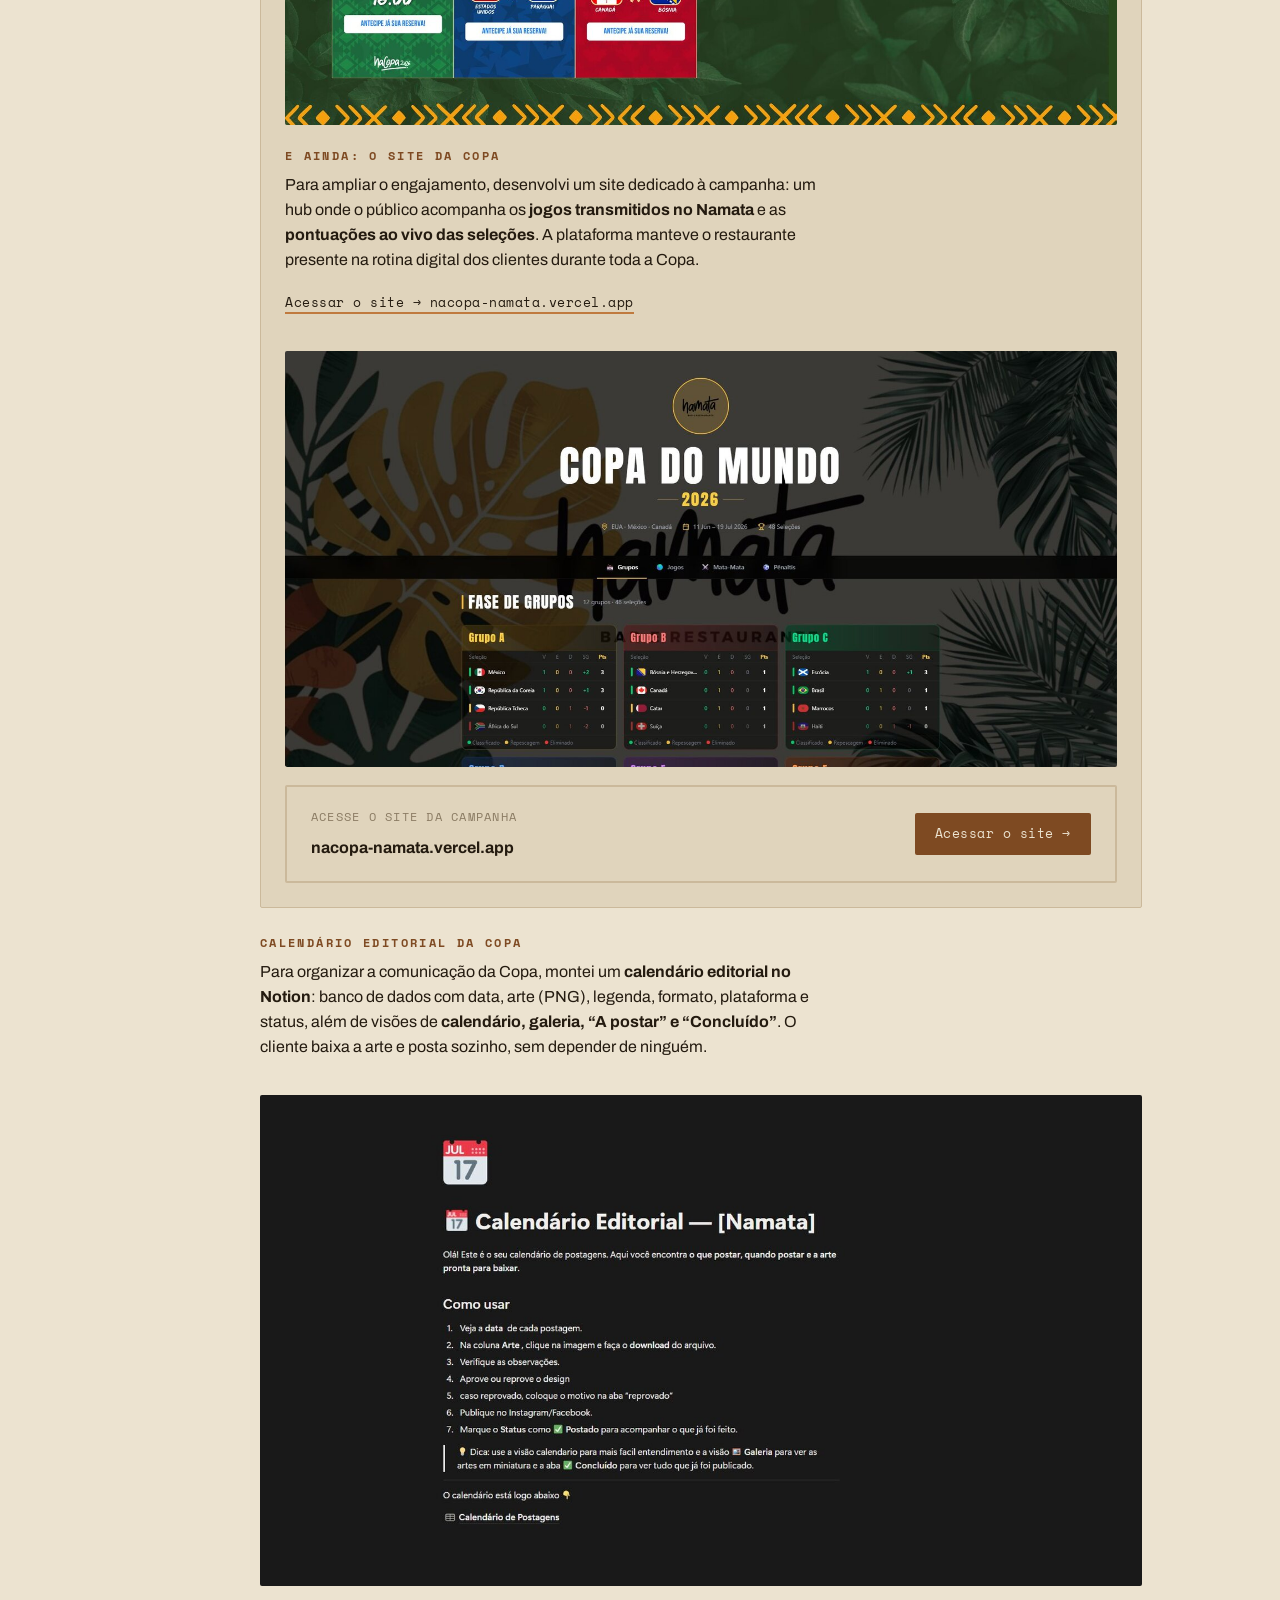
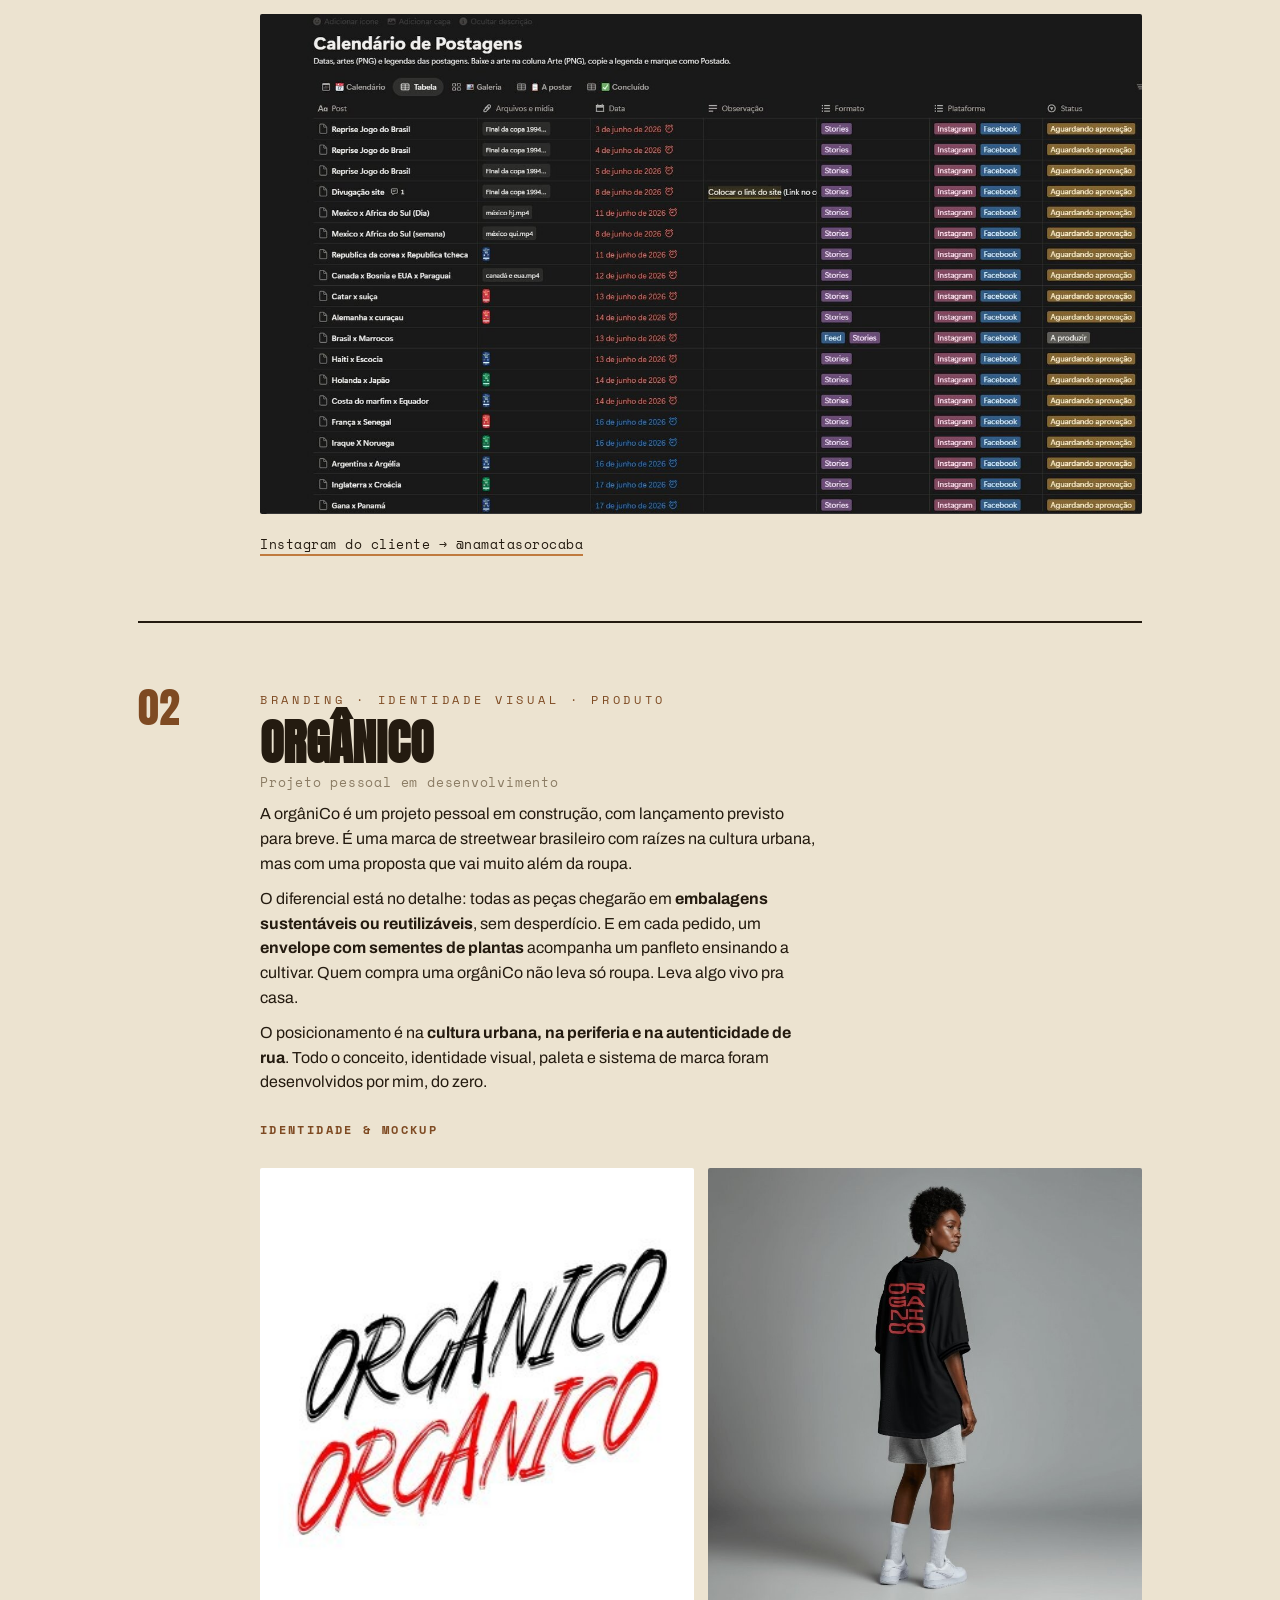
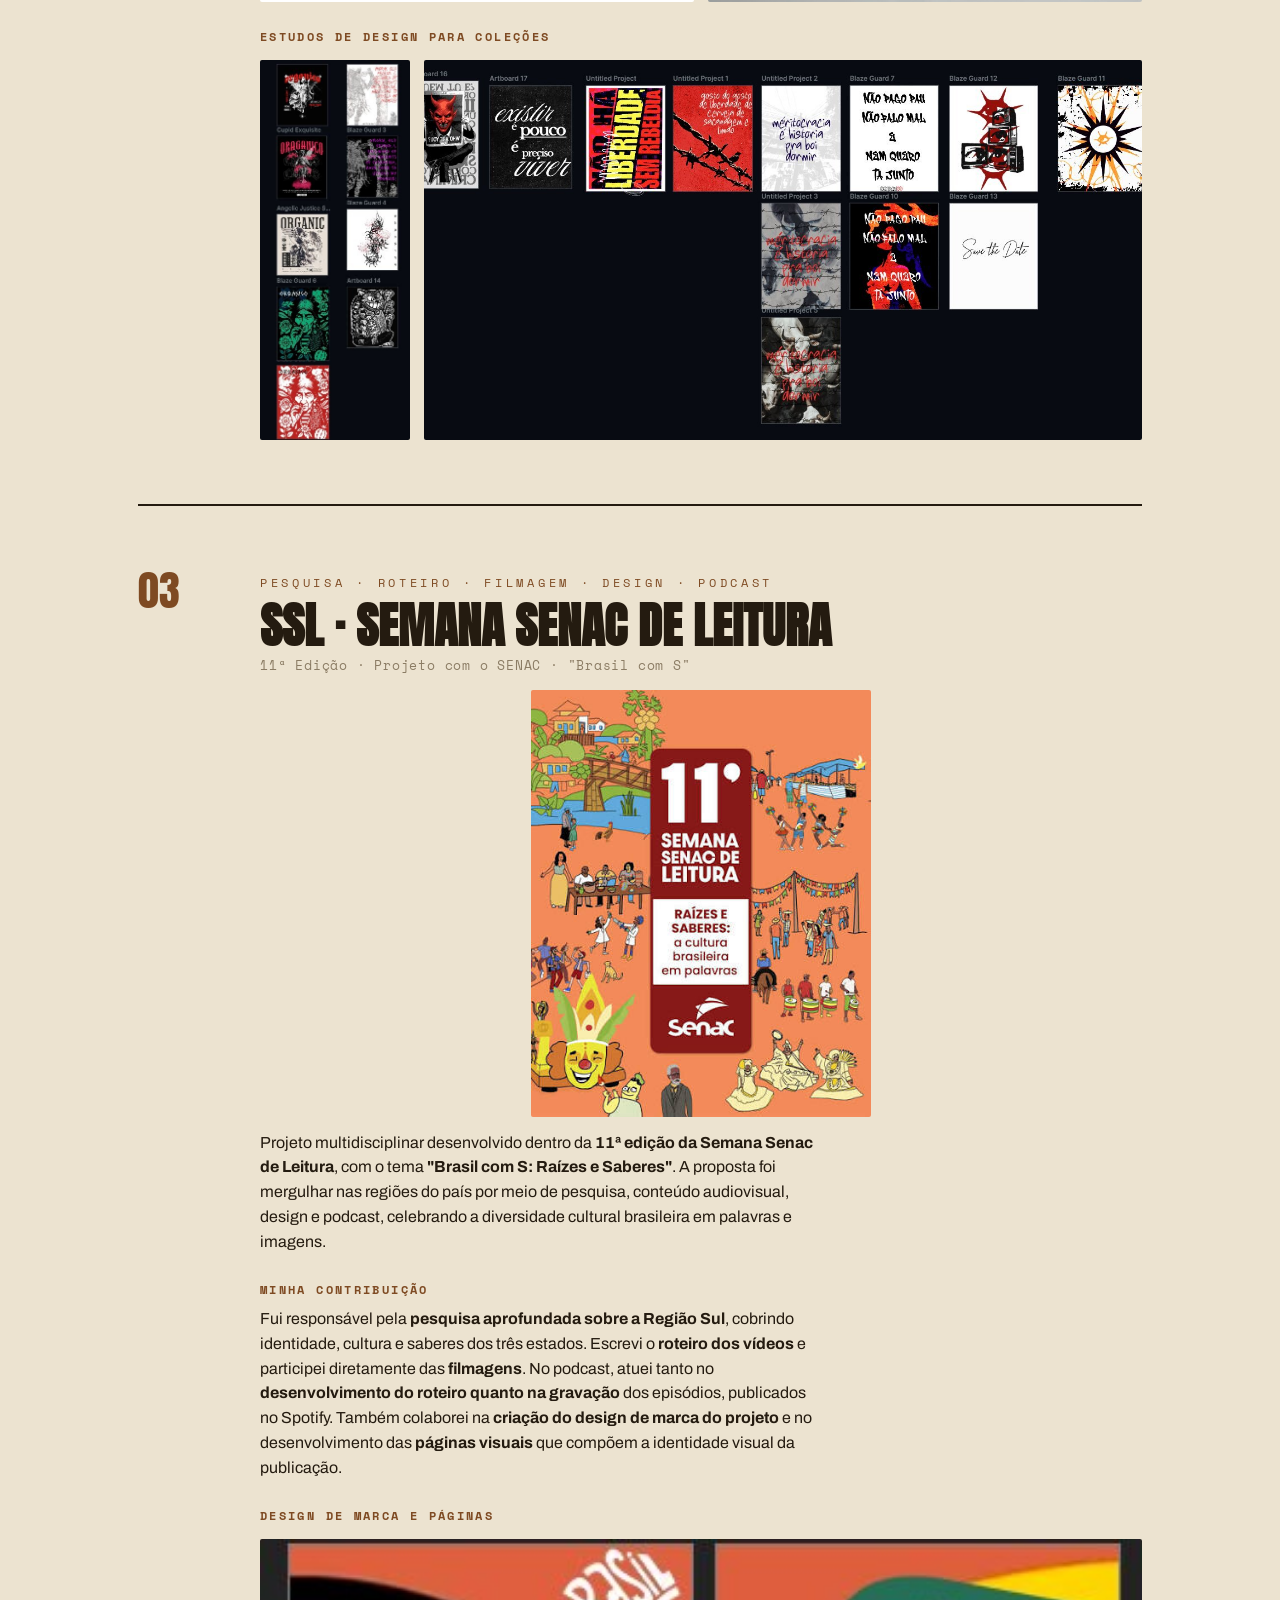
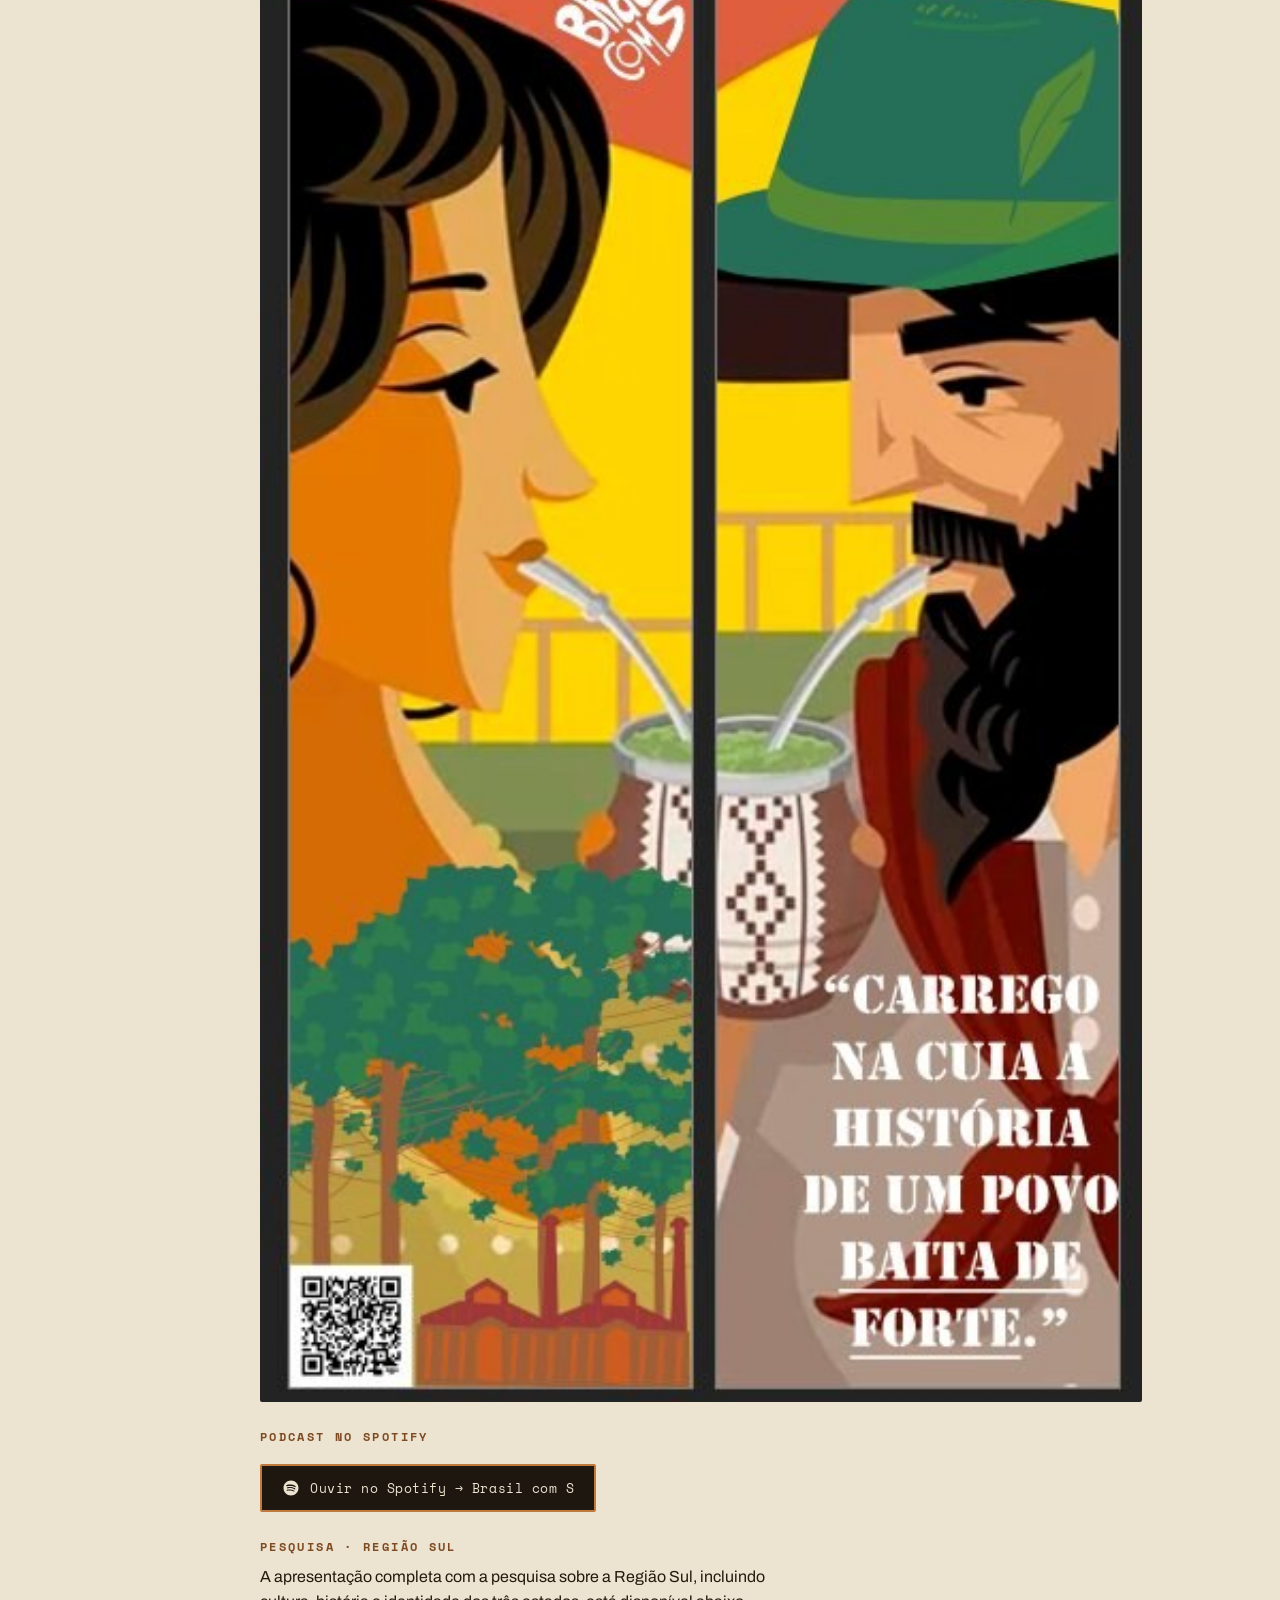
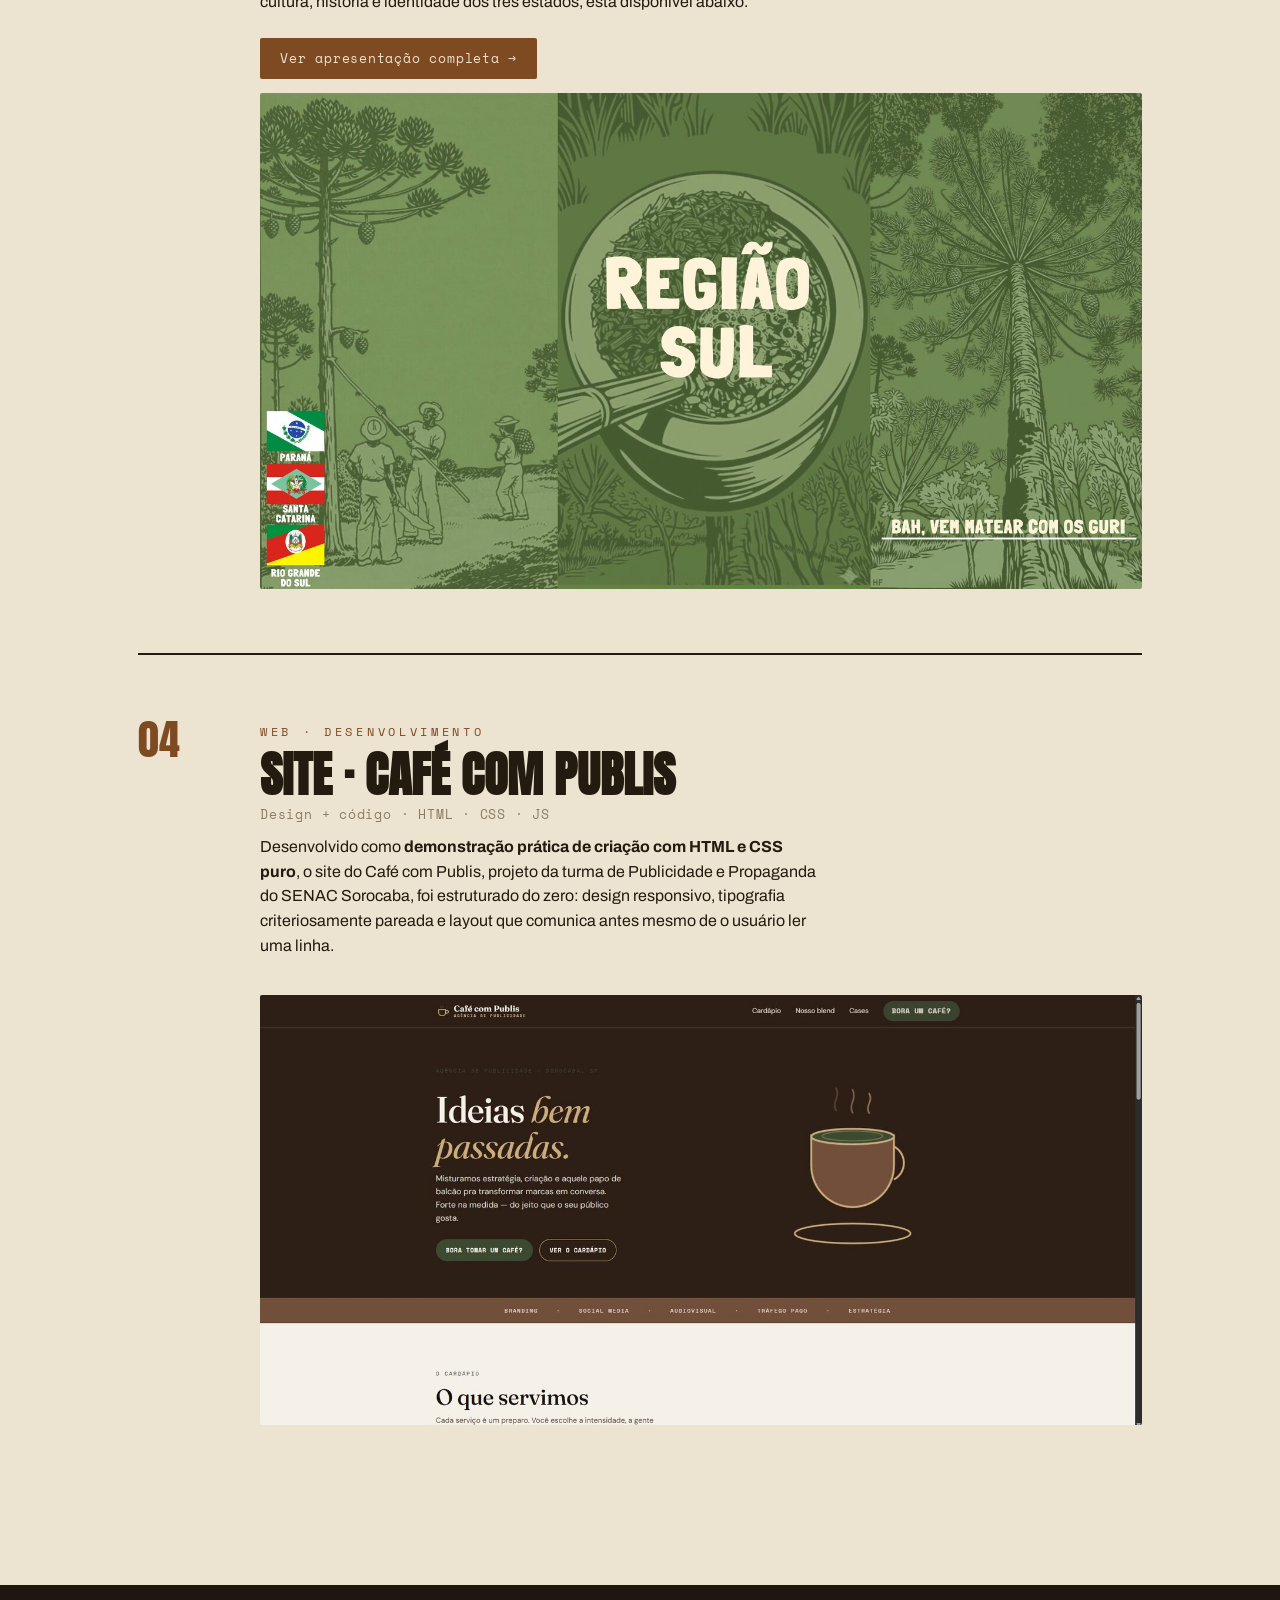
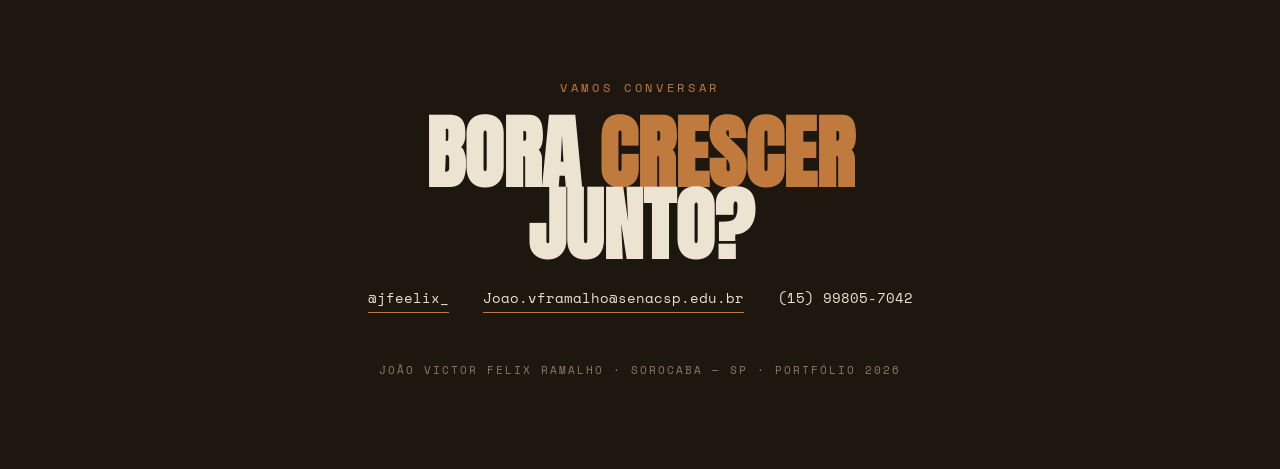
==== commit 762445a1: "Add files via upload" ====
--- a/index.html.html
+++ b/index.html.html
@@ -420,10 +420,10 @@
         <img class="fullshot" src="img/img-17.jpg" alt="Design de marca e páginas visuais · SSL">
 
         <h4>Podcast no Spotify</h4>
-        <iframe style="border-radius:12px; width:100%; max-width:560px; height:232px; border:0; margin-top:6px;" src="https://open.spotify.com/embed/show/44yTIeB0pZeUWQZuPdB0HI?utm_source=generator" loading="lazy" allow="autoplay; clipboard-write; encrypted-media; fullscreen; picture-in-picture"></iframe>
-        <div class="links" style="margin-top:10px;">
-          <a href="https://open.spotify.com/show/44yTIeB0pZeUWQZuPdB0HI" target="_blank" rel="noopener">Ouvir no Spotify → Brasil com S</a>
-        </div>
+        <a href="https://open.spotify.com/show/44yTIeB0pZeUWQZuPdB0HI" target="_blank" rel="noopener" class="video-btn" style="margin-top:10px; display:inline-flex;">
+          <svg viewBox="0 0 24 24" fill="currentColor" style="width:18px;height:18px;flex-shrink:0;"><path d="M12 2C6.477 2 2 6.477 2 12s4.477 10 10 10 10-4.477 10-10S17.523 2 12 2zm4.586 14.424a.623.623 0 01-.857.207c-2.348-1.435-5.304-1.76-8.785-.964a.623.623 0 11-.277-1.215c3.809-.87 7.076-.496 9.712 1.115.294.18.387.563.207.857zm1.223-2.722a.78.78 0 01-1.072.257C14.14 12.24 10.388 11.7 7.667 12.5a.78.78 0 01-.96-.52.781.781 0 01.52-.96c3.098-.94 6.95-.484 9.576 1.109a.78.78 0 01.006 1.573zm.105-2.835C15.012 9.006 9.52 8.823 6.778 9.65a.937.937 0 11-.543-1.794c3.144-.953 8.37-.768 11.67 1.348a.937.937 0 01-1.09 1.663z"/></svg>
+          Ouvir no Spotify → Brasil com S
+        </a>
 
         <h4>Pesquisa · Região Sul</h4>
         <p>A apresentação completa com a pesquisa sobre a Região Sul, incluindo cultura, história e identidade dos três estados, está disponível abaixo.</p>
